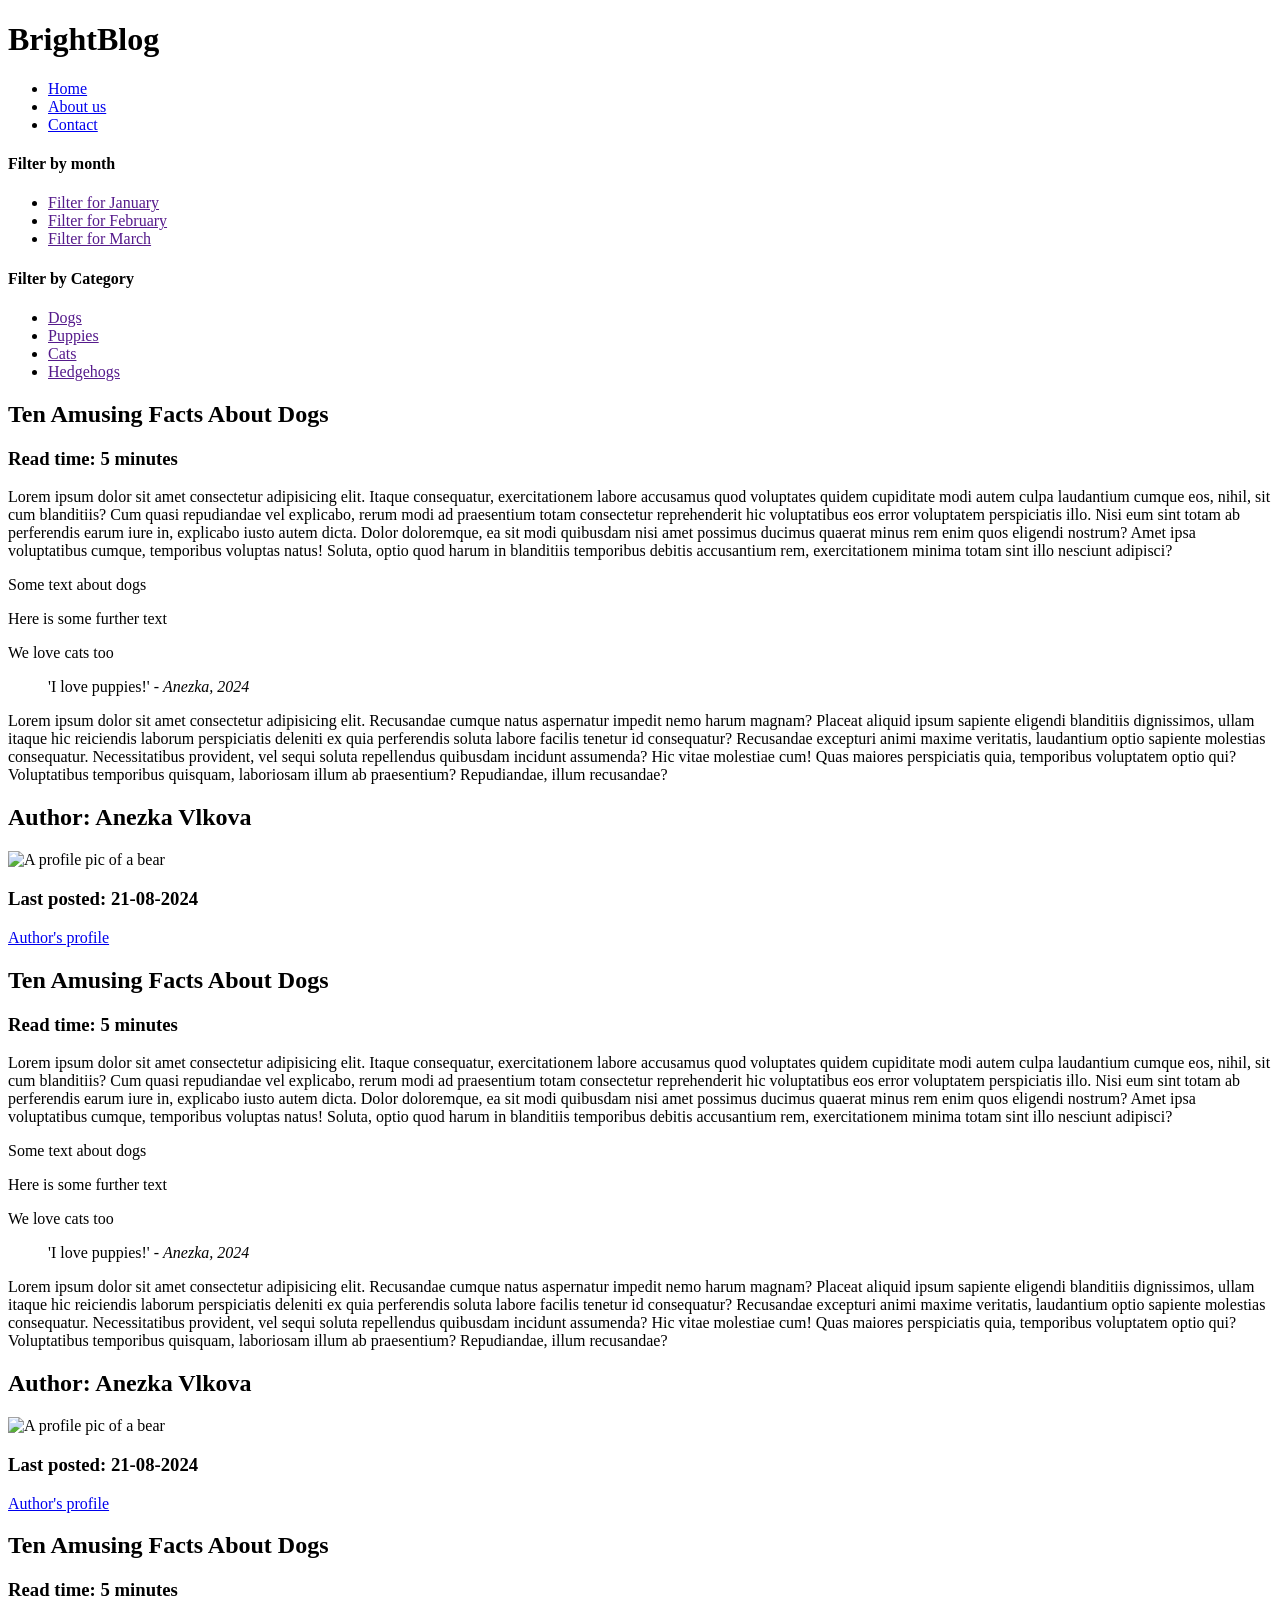
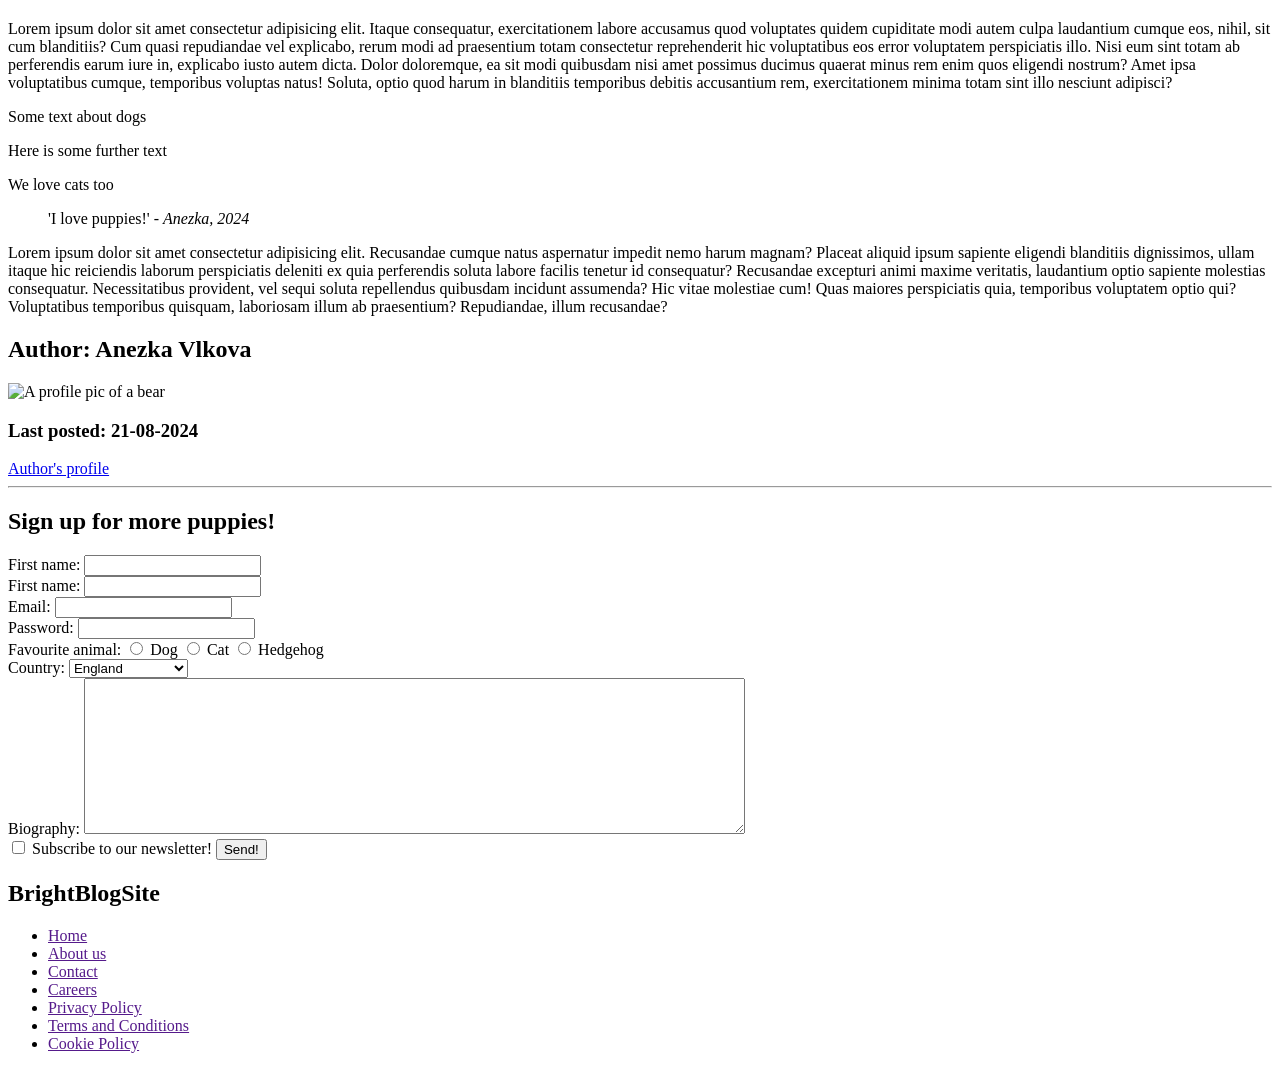
==== index.html @ 88c5d14d "initial commit" ====
<!DOCTYPE html>
<html lang="en">
<head>
    <link rel="stylesheet" href="css/style.css">
    <script src="app.js"></script>
    <link href="https://fonts.googleapis.com/css2?family=Fredoka+One&display=swap"
    rel="stylesheet">
    <meta charset="UTF-8">
    <meta name="viewport" content="width=device-width, initial-scale=1.0">
    <title>BrightBlog</title>
</head>
<body>
    <header id="main-header">
        <!-- the content of the header goes -->
         <h1 id="logo">BrightBlog</h1>
         <nav>
            <ul id="nav-ul">
                <li>
                    <a href="https://www.seznam.cz/" class="navbutton">Home</a>
                </li>
                <li>
                    <a href="https://www.instagram.com/vlk.vasek/?hl=cs" class="navbutton">About us</a>
                </li>
                <li>
                    <a href="http://www.sachyvlasim.cz/" class="navbutton">Contact</a>
                </li>
            </ul>
         </nav>
    </header>
    <main>
        <div id="main-content">
            <aside>
                <section>
                        <h4>Filter by month</h4>
                        <nav>
                            <ul>
                                <li><a href="">Filter for January</a></li>
                                <li><a href="">Filter for February</a></li>
                                <li><a href="">Filter for March</a></li>
                            </ul>
                        </nav>
                </section>
                <section>
                        <h4>Filter by Category</h4>
                        <nav>
                            <ul>
                                <li><a href="">Dogs</a></li>
                                <li><a href="">Puppies</a></li>
                                <li><a href="">Cats</a></li>
                                <li><a href="">Hedgehogs</a></li>
                            </ul>
                        </nav>
                </section>
            </aside>
            <div>
                <article>
                    <header>
                        <!--Article's header goes here -->
                        <h2> Ten Amusing Facts About Dogs</h2>
                        <h3> Read time: 5 minutes</h3>
                    </header>
                    <main>
                        <p> Lorem ipsum dolor sit amet consectetur adipisicing elit. Itaque consequatur, exercitationem labore accusamus quod voluptates quidem cupiditate modi autem culpa laudantium cumque eos, nihil, sit cum blanditiis? Cum quasi repudiandae vel explicabo, rerum modi ad praesentium totam consectetur reprehenderit hic voluptatibus eos error voluptatem perspiciatis illo. Nisi eum sint totam ab perferendis earum iure in, explicabo iusto autem dicta. Dolor doloremque, ea sit modi quibusdam nisi amet possimus ducimus quaerat minus rem enim quos eligendi nostrum? Amet ipsa voluptatibus cumque, temporibus voluptas natus! Soluta, optio quod harum in blanditiis temporibus debitis accusantium rem, exercitationem minima totam sint illo nesciunt adipisci? </p>
                        <p> Some text about dogs</p>
                        <p> Here is some further text </p>
                        <p> We love cats too </p>
                        <blockquote> 'I love puppies!' - <cite>Anezka, 2024</cite>
                        </blockquote>
                        <p>
                         Lorem ipsum dolor sit amet consectetur adipisicing elit. Recusandae cumque natus aspernatur impedit nemo harum magnam? Placeat aliquid ipsum sapiente eligendi blanditiis dignissimos, ullam itaque hic reiciendis laborum perspiciatis deleniti ex quia perferendis soluta labore facilis tenetur id consequatur? Recusandae excepturi animi maxime veritatis, laudantium optio sapiente molestias consequatur. Necessitatibus provident, vel sequi soluta repellendus quibusdam incidunt assumenda? Hic vitae molestiae cum! Quas maiores perspiciatis quia, temporibus voluptatem optio qui? Voluptatibus temporibus quisquam, laboriosam illum ab praesentium? Repudiandae, illum recusandae? 
                        </p>
                    </main>
                    <footer>
                       <h2> Author: Anezka Vlkova </h2>
                       <img src="https://placebear.com/100/100" alt="A profile pic of a bear">
                       <h3> Last posted: 21-08-2024 </h3>
                       <a href="link" target="_blank"> Author's profile </a>
                    </footer>
                </article>
                <article>
                    <header>
                        <!--Article's header goes here -->
                        <h2> Ten Amusing Facts About Dogs</h2>
                        <h3> Read time: 5 minutes</h3>
                    </header>
                    <main>
                        <p> Lorem ipsum dolor sit amet consectetur adipisicing elit. Itaque consequatur, exercitationem labore accusamus quod voluptates quidem cupiditate modi autem culpa laudantium cumque eos, nihil, sit cum blanditiis? Cum quasi repudiandae vel explicabo, rerum modi ad praesentium totam consectetur reprehenderit hic voluptatibus eos error voluptatem perspiciatis illo. Nisi eum sint totam ab perferendis earum iure in, explicabo iusto autem dicta. Dolor doloremque, ea sit modi quibusdam nisi amet possimus ducimus quaerat minus rem enim quos eligendi nostrum? Amet ipsa voluptatibus cumque, temporibus voluptas natus! Soluta, optio quod harum in blanditiis temporibus debitis accusantium rem, exercitationem minima totam sint illo nesciunt adipisci? </p>
                        <p> Some text about dogs</p>
                        <p> Here is some further text </p>
                        <p> We love cats too </p>
                        <blockquote> 'I love puppies!' - <cite>Anezka, 2024</cite>
                        </blockquote>
                        <p>
                         Lorem ipsum dolor sit amet consectetur adipisicing elit. Recusandae cumque natus aspernatur impedit nemo harum magnam? Placeat aliquid ipsum sapiente eligendi blanditiis dignissimos, ullam itaque hic reiciendis laborum perspiciatis deleniti ex quia perferendis soluta labore facilis tenetur id consequatur? Recusandae excepturi animi maxime veritatis, laudantium optio sapiente molestias consequatur. Necessitatibus provident, vel sequi soluta repellendus quibusdam incidunt assumenda? Hic vitae molestiae cum! Quas maiores perspiciatis quia, temporibus voluptatem optio qui? Voluptatibus temporibus quisquam, laboriosam illum ab praesentium? Repudiandae, illum recusandae? 
                        </p>
                    </main>
                    <footer>
                       <h2> Author: Anezka Vlkova </h2>
                       <img src="https://placebear.com/100/100" alt="A profile pic of a bear">
                       <h3> Last posted: 21-08-2024 </h3>
                       <a href="link" target="_blank"> Author's profile </a>
                    </footer>
                </article>
                <article>
                    <header>
                        <!--Article's header goes here -->
                        <h2> Ten Amusing Facts About Dogs</h2>
                        <h3> Read time: 5 minutes</h3>
                    </header>
                    <main>
                        <p> Lorem ipsum dolor sit amet consectetur adipisicing elit. Itaque consequatur, exercitationem labore accusamus quod voluptates quidem cupiditate modi autem culpa laudantium cumque eos, nihil, sit cum blanditiis? Cum quasi repudiandae vel explicabo, rerum modi ad praesentium totam consectetur reprehenderit hic voluptatibus eos error voluptatem perspiciatis illo. Nisi eum sint totam ab perferendis earum iure in, explicabo iusto autem dicta. Dolor doloremque, ea sit modi quibusdam nisi amet possimus ducimus quaerat minus rem enim quos eligendi nostrum? Amet ipsa voluptatibus cumque, temporibus voluptas natus! Soluta, optio quod harum in blanditiis temporibus debitis accusantium rem, exercitationem minima totam sint illo nesciunt adipisci? </p>
                        <p> Some text about dogs</p>
                        <p> Here is some further text </p>
                        <p> We love cats too </p>
                        <blockquote> 'I love puppies!' - <cite>Anezka, 2024</cite>
                        </blockquote>
                        <p>
                         Lorem ipsum dolor sit amet consectetur adipisicing elit. Recusandae cumque natus aspernatur impedit nemo harum magnam? Placeat aliquid ipsum sapiente eligendi blanditiis dignissimos, ullam itaque hic reiciendis laborum perspiciatis deleniti ex quia perferendis soluta labore facilis tenetur id consequatur? Recusandae excepturi animi maxime veritatis, laudantium optio sapiente molestias consequatur. Necessitatibus provident, vel sequi soluta repellendus quibusdam incidunt assumenda? Hic vitae molestiae cum! Quas maiores perspiciatis quia, temporibus voluptatem optio qui? Voluptatibus temporibus quisquam, laboriosam illum ab praesentium? Repudiandae, illum recusandae? 
                        </p>
                    </main>
                    <footer>
                       <h2> Author: Anezka Vlkova </h2>
                       <img src="https://placebear.com/100/100" alt="A profile pic of a bear">
                       <h3> Last posted: 21-08-2024 </h3>
                       <a href="link" target="_blank"> Author's profile </a>
                    </footer>
                </article>
            </div>
            

        </div>

        <hr>
        <h2>Sign up for more puppies!</h2>
        <form action="" method="POST">
           <label for="first_name">First name:</label>
           <input type="text" id="first_name" name="first_name" required>
           <br>
          
           <label for="last_name">First name:</label>
           <input type="text" id="last_name" name="last_name" required>
           <br>
          
           <label for="email">Email:</label>
           <input type="email" id="email" name="email" required>
           <br>

           <label for="password">Password:</label>
           <input type="password" id="password" name="password" required>
           <br>
           
           <label for="favourite_animal">Favourite animal:</label>
           <input type="radio" id="dog" name="favourite_animal" value="dog">
           <label for="dog">Dog</label>
           <input type="radio" id="cat" name="favourite_animal" value="dog">
           <label for="cat">Cat</label>
           <input type="radio" id="hedgehog" name="favourite_animal" value="dog">
           <label for="hedgehog">Hedgehog</label>
           <br>

           <label for="country">Country:</label>
           <select name="country" id="country">
                <option value="england">England</option>
                <option value="scotland">Scotland</option>
                <option value="wales">Wales</option>
                <option value="northern_ireland">Northern Ireland</option>
           </select> 
           <br>

           <label for="bio">Biography:</label>
           <textarea name="bio" id="bio" cols="80" rows="10"></textarea>
           <br>

           <input type="checkbox" id="subscribe" name="subscribe">
           <label for="subscribe">Subscribe to our newsletter!</label>

           <input type="submit" value="Send!">



        </form>  
    </main>
 
    <footer>
        <h2>BrightBlogSite</h2>
        <section>
            <nav>
                <ul id="footer-ul">
                    <div>
                        <li><a href="">Home</a></li>
                        <li><a href="">About us</a></li>
                        <li><a href="">Contact</a></li>
                        <li><a href="">Careers</a></li>
                    </div>
                    <div>
                        <li><a href="">Privacy Policy</a></li>
                        <li><a href="">Terms and Conditions</a></li>
                        <li><a href="">Cookie Policy</a></li>
                    </div>
                </ul>
            </nav>
        </section>
    </footer>
</body>
</html>
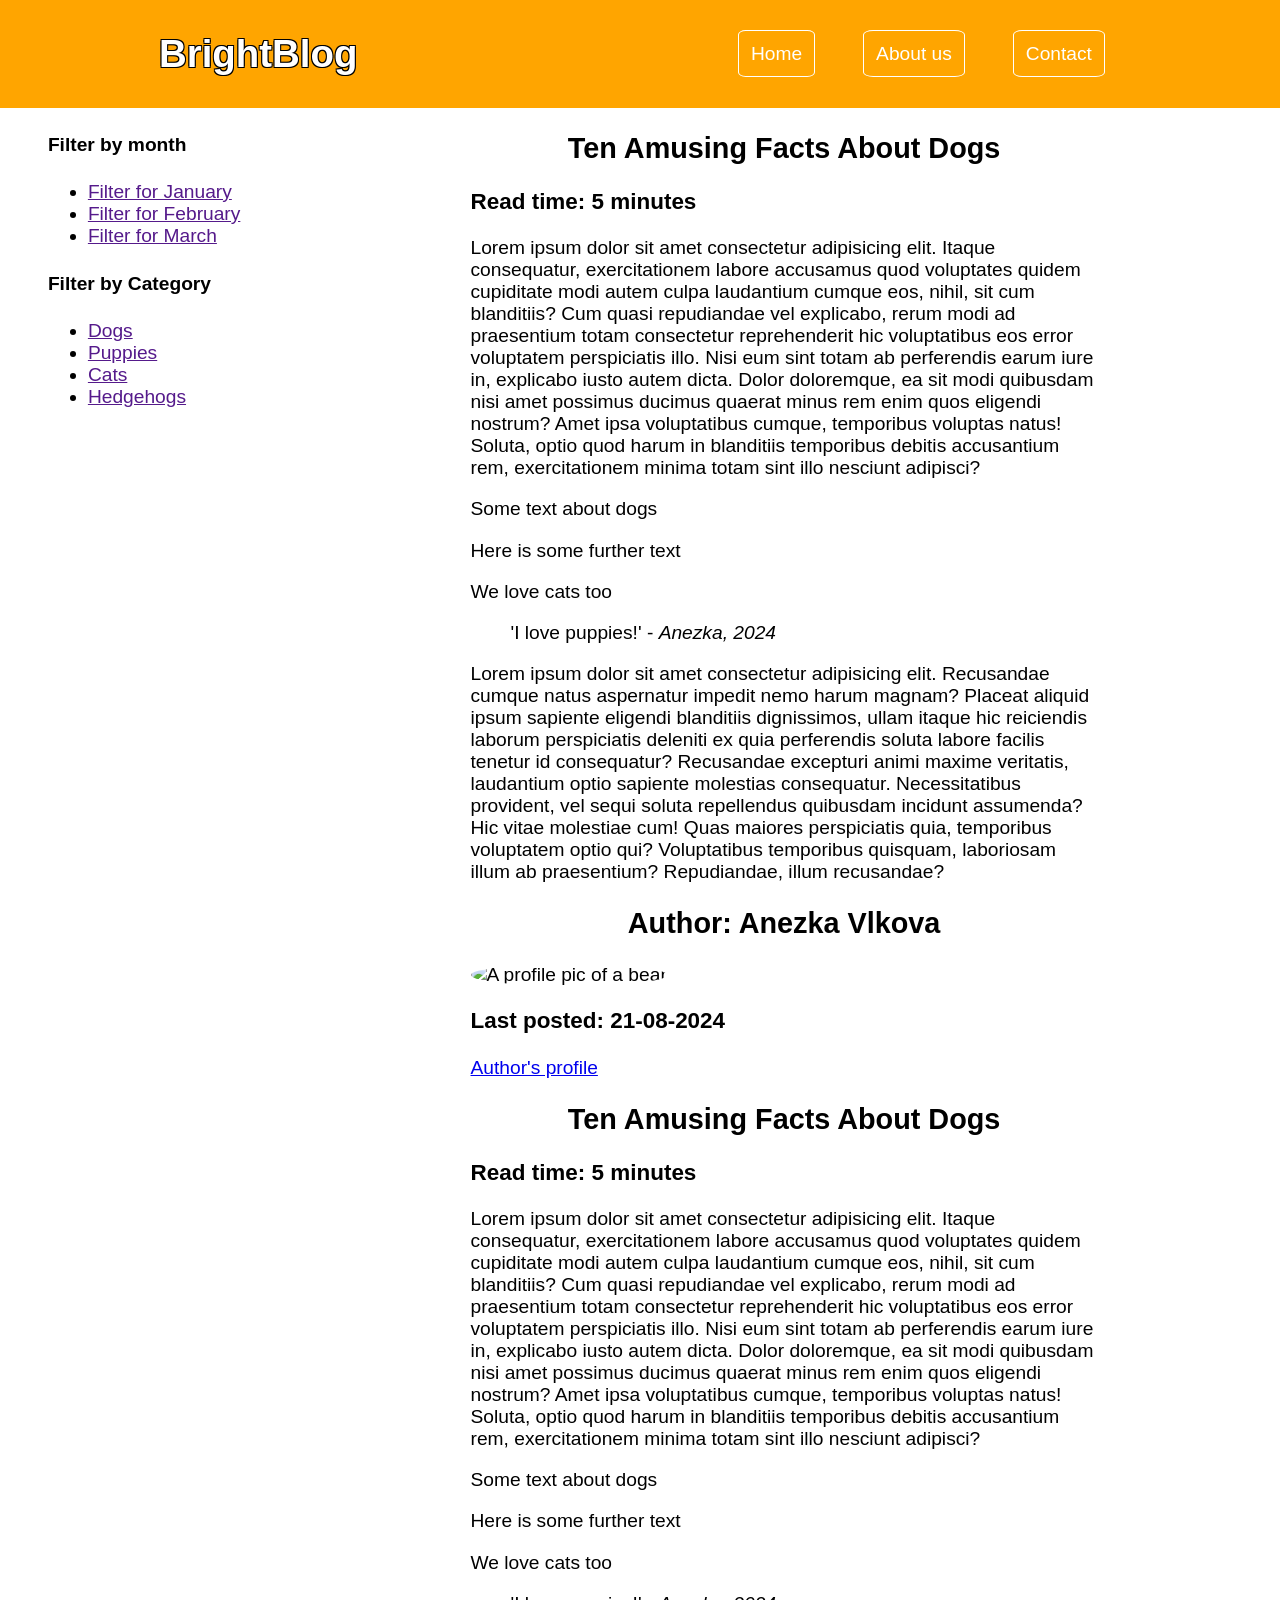
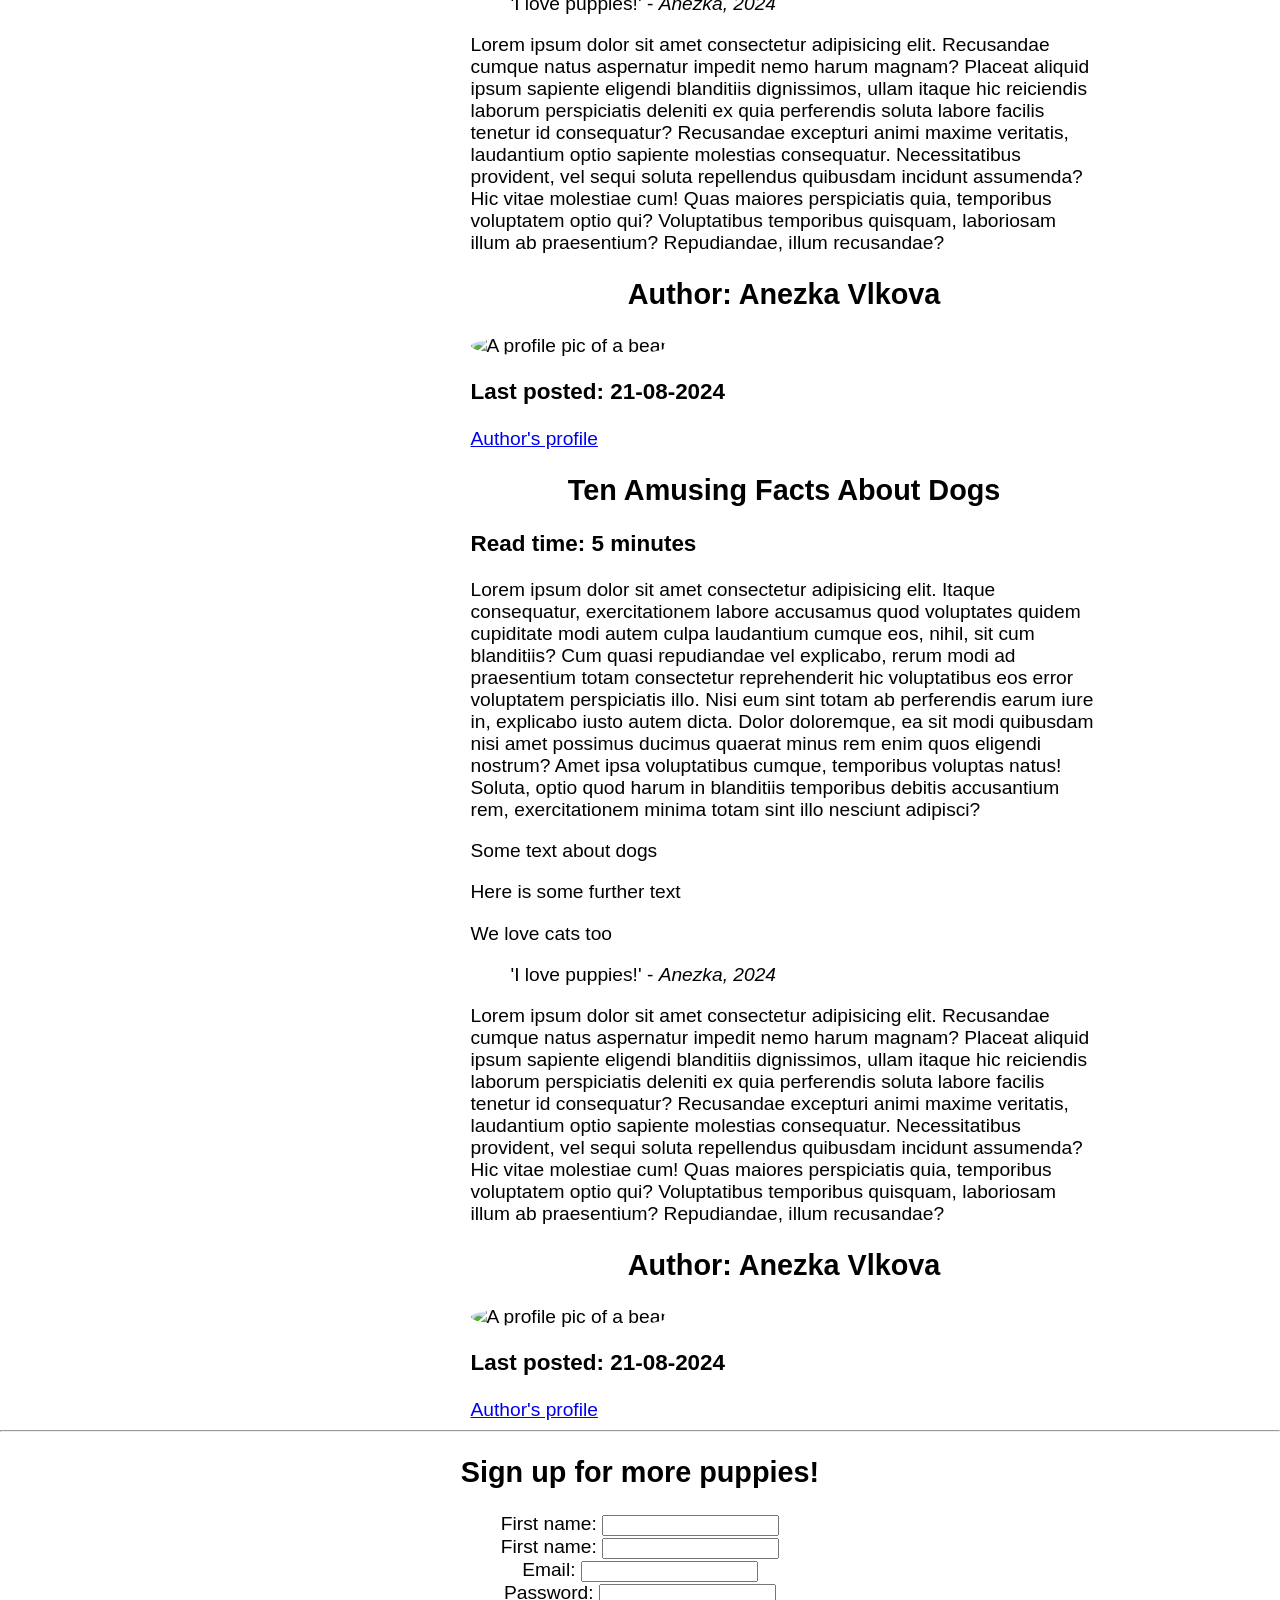
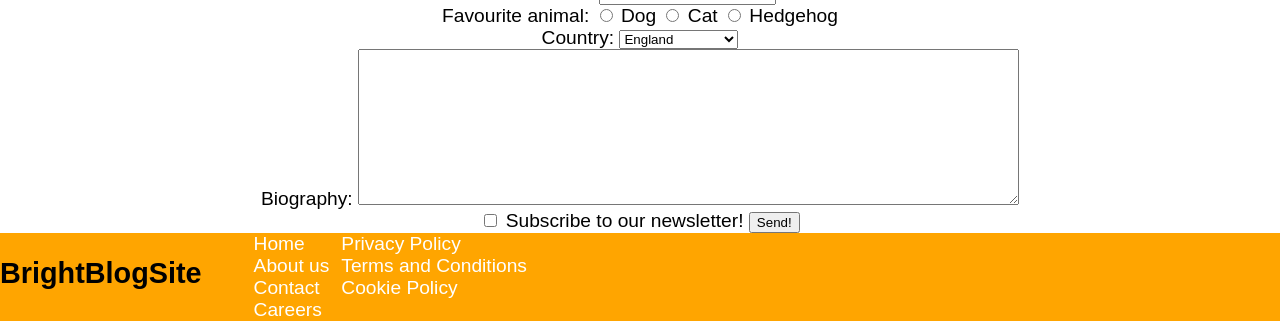
==== commit 247a10c1: "Update index.html" ====
--- a/index.html
+++ b/index.html
@@ -1,7 +1,7 @@
 <!DOCTYPE html>
 <html lang="en">
 <head>
-    <link rel="stylesheet" href="css/style.css">
+    <link rel="stylesheet" href="style.css">
     <script src="app.js"></script>
     <link href="https://fonts.googleapis.com/css2?family=Fredoka+One&display=swap"
     rel="stylesheet">
--- a/style.css
+++ b/style.css
@@ -0,0 +1,114 @@
+
+
+body {
+    font-family: Helvetica, Arial, sans-serif;
+    margin: 0px;
+    font-size: 1.5vw;
+}
+
+#logo {
+        margin: 0px;
+        padding: 8px;
+        font: "Fredoka One", sans-serif;
+        width: 16%;
+        text-shadow:
+        1px 1px 0px black,
+        -1px 1px 0px black,
+        1px -1px 0px black,
+        -1px -1px 0px black;
+        
+}
+
+
+
+ul {
+    margin: 0px;
+}
+
+body > header {
+    background-color: orange;
+    color: white;
+    display: flex;
+    height: 12vh;
+    align-items: center;
+    justify-content: space-around;
+}
+
+
+
+body > header > nav > ul {
+    list-style: none;
+    text-decoration: none;
+}
+
+#nav-ul {
+    display: flex;
+    
+}
+
+#nav-ul > li {
+    padding: 8px;
+    margin: 16px;
+    
+}
+
+body > main article  {
+    width: 70%;
+    margin: auto;
+}
+
+#main-content {
+    display:flex;
+    justify-content: space-around;
+
+}
+
+#main-content > div {
+    width: 70%;
+
+}
+
+
+.navbutton {
+    color: white;
+    text-decoration: none;
+    padding: 12px;
+    border: 1px solid white;
+    border-radius: 10%;
+
+}
+
+form {
+    text-align: center;
+}
+
+h2 {
+    text-align: center;
+}
+ 
+body > footer {
+    background-color: orange;
+    display: flex;
+}
+
+img {
+    border-radius: 50%
+}
+
+#footer-ul {
+    display: flex;
+    list-style: none;
+    
+}
+
+#footer-ul > div > li  {
+    margin-left: 12px;
+    color: white;
+    text-decoration: none;
+    
+}
+
+#footer-ul > div > li > a  {
+    color: white;
+    text-decoration: none;
+}
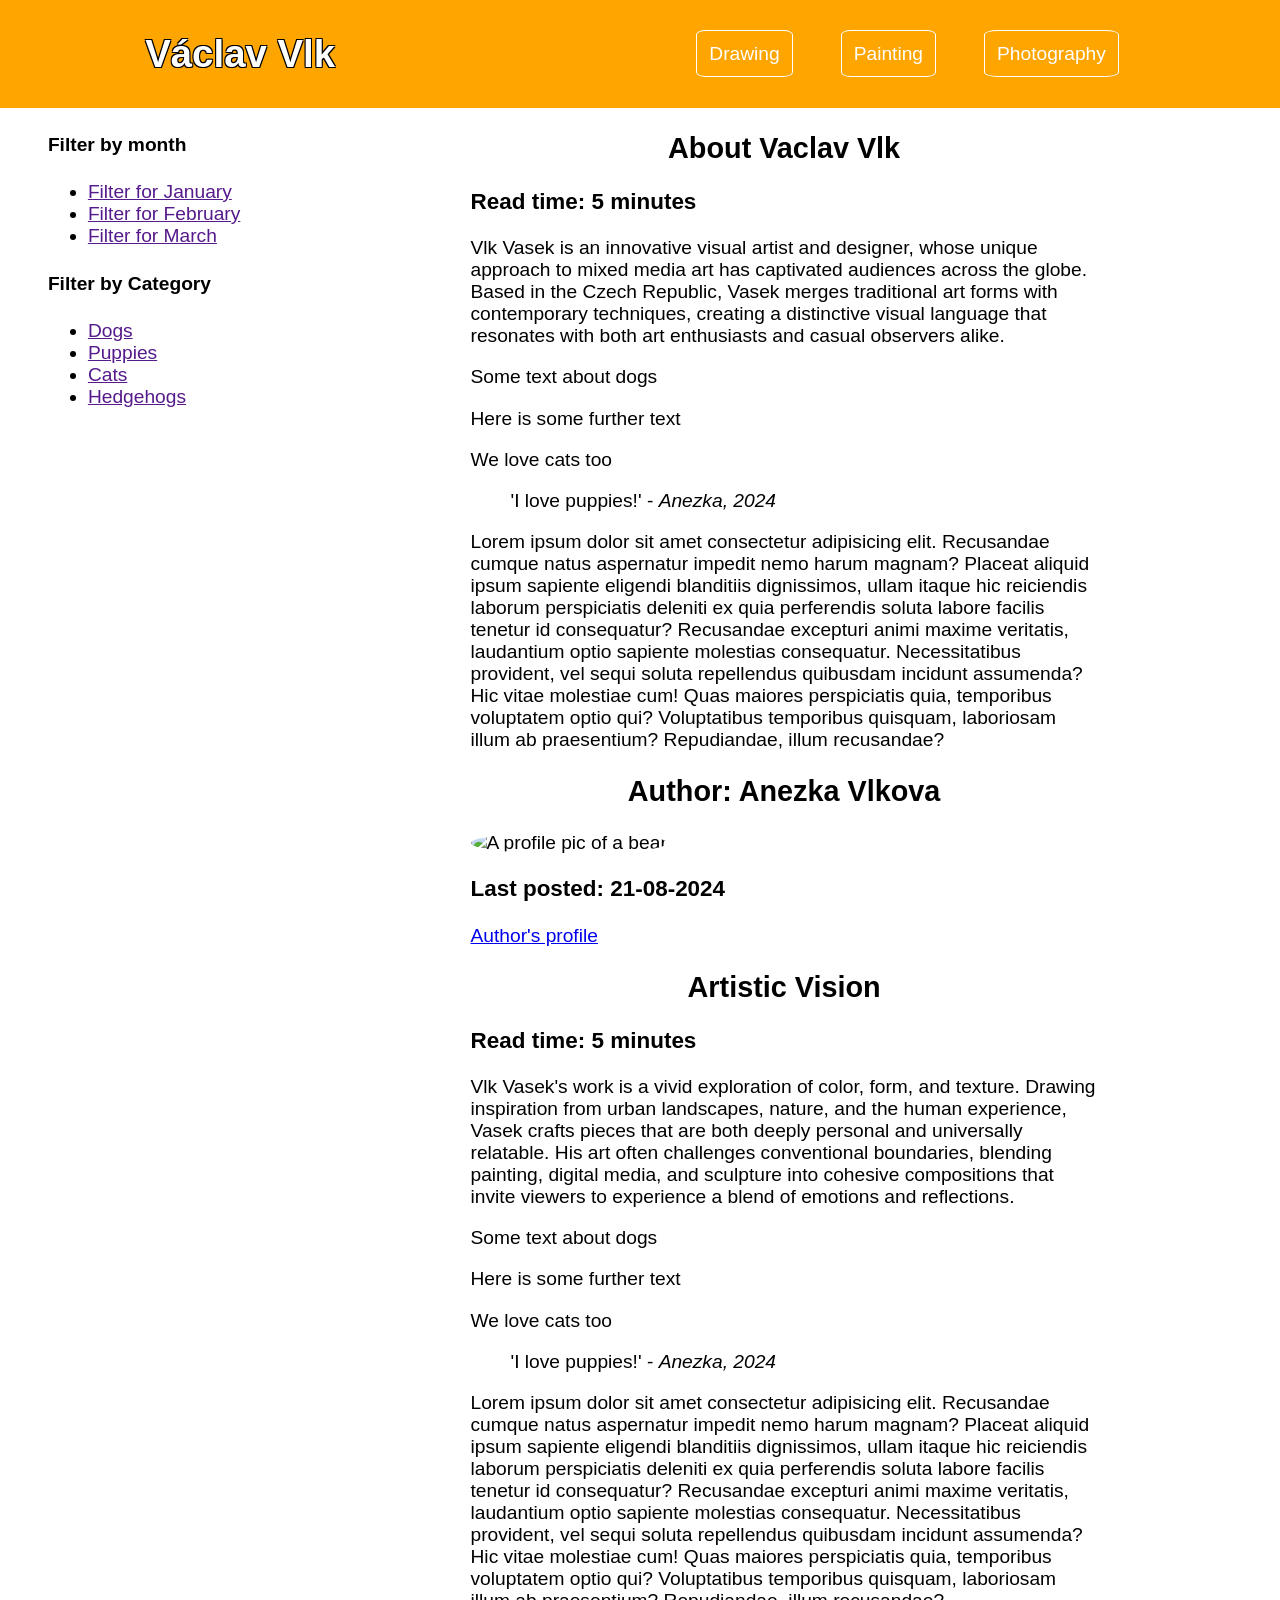
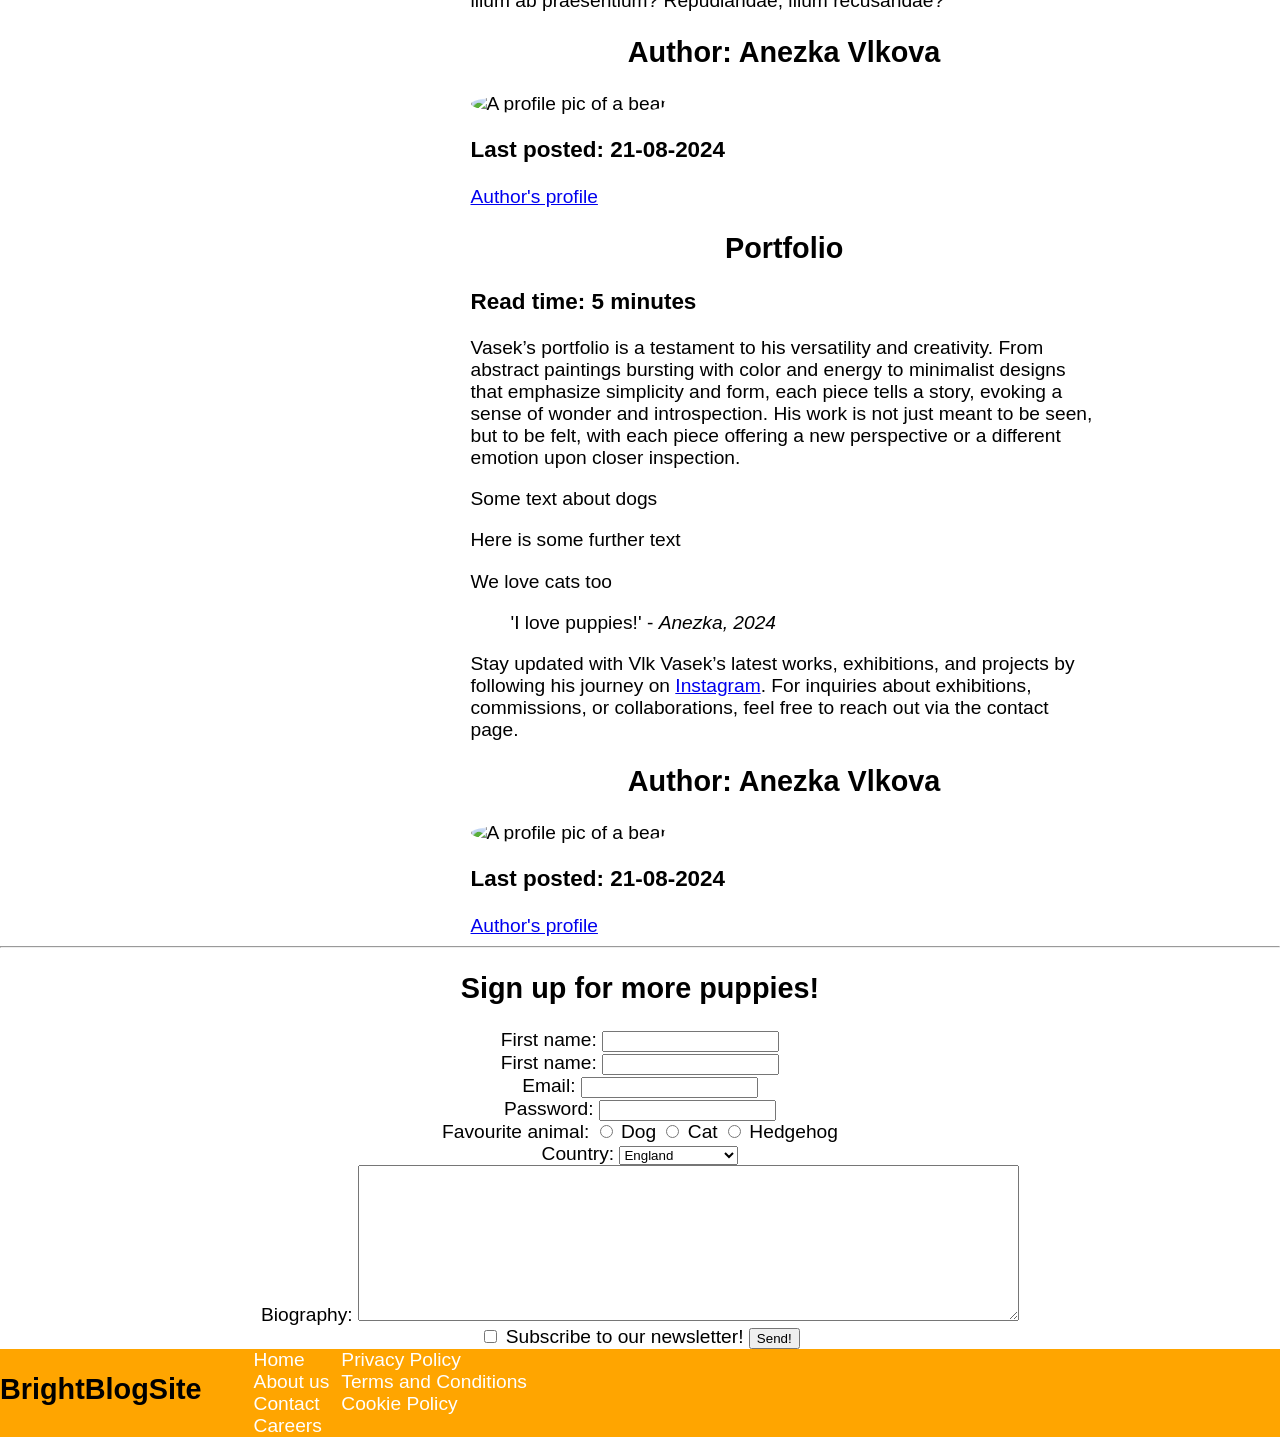
==== commit 2cae23dd: "jo" ====
--- a/index.html
+++ b/index.html
@@ -1,28 +1,28 @@
 <!DOCTYPE html>
 <html lang="en">
 <head>
-    <link rel="stylesheet" href="style.css">
-    <script src="app.js"></script>
+    <link rel="stylesheet" href="style1.css">
+    <script src="app1.js"></script>
     <link href="https://fonts.googleapis.com/css2?family=Fredoka+One&display=swap"
     rel="stylesheet">
     <meta charset="UTF-8">
     <meta name="viewport" content="width=device-width, initial-scale=1.0">
-    <title>BrightBlog</title>
+    <title>Václav Vlk</title>
 </head>
 <body>
     <header id="main-header">
         <!-- the content of the header goes -->
-         <h1 id="logo">BrightBlog</h1>
+         <h1 id="logo">Václav Vlk</h1>
          <nav>
             <ul id="nav-ul">
                 <li>
-                    <a href="https://www.seznam.cz/" class="navbutton">Home</a>
+                    <a href="https://www.seznam.cz/" class="navbutton">Drawing</a>
                 </li>
                 <li>
-                    <a href="https://www.instagram.com/vlk.vasek/?hl=cs" class="navbutton">About us</a>
+                    <a href="https://www.instagram.com/vlk.vasek/?hl=cs" class="navbutton">Painting</a>
                 </li>
                 <li>
-                    <a href="http://www.sachyvlasim.cz/" class="navbutton">Contact</a>
+                    <a href="http://www.sachyvlasim.cz/" class="navbutton">Photography</a>
                 </li>
             </ul>
          </nav>
@@ -56,11 +56,11 @@
                 <article>
                     <header>
                         <!--Article's header goes here -->
-                        <h2> Ten Amusing Facts About Dogs</h2>
+                        <h2> About Vaclav Vlk</h2>
                         <h3> Read time: 5 minutes</h3>
                     </header>
                     <main>
-                        <p> Lorem ipsum dolor sit amet consectetur adipisicing elit. Itaque consequatur, exercitationem labore accusamus quod voluptates quidem cupiditate modi autem culpa laudantium cumque eos, nihil, sit cum blanditiis? Cum quasi repudiandae vel explicabo, rerum modi ad praesentium totam consectetur reprehenderit hic voluptatibus eos error voluptatem perspiciatis illo. Nisi eum sint totam ab perferendis earum iure in, explicabo iusto autem dicta. Dolor doloremque, ea sit modi quibusdam nisi amet possimus ducimus quaerat minus rem enim quos eligendi nostrum? Amet ipsa voluptatibus cumque, temporibus voluptas natus! Soluta, optio quod harum in blanditiis temporibus debitis accusantium rem, exercitationem minima totam sint illo nesciunt adipisci? </p>
+                        <p> Vlk Vasek is an innovative visual artist and designer, whose unique approach to mixed media art has captivated audiences across the globe. Based in the Czech Republic, Vasek merges traditional art forms with contemporary techniques, creating a distinctive visual language that resonates with both art enthusiasts and casual observers alike. </p>
                         <p> Some text about dogs</p>
                         <p> Here is some further text </p>
                         <p> We love cats too </p>
@@ -80,11 +80,11 @@
                 <article>
                     <header>
                         <!--Article's header goes here -->
-                        <h2> Ten Amusing Facts About Dogs</h2>
+                        <h2> Artistic Vision</h2>
                         <h3> Read time: 5 minutes</h3>
                     </header>
                     <main>
-                        <p> Lorem ipsum dolor sit amet consectetur adipisicing elit. Itaque consequatur, exercitationem labore accusamus quod voluptates quidem cupiditate modi autem culpa laudantium cumque eos, nihil, sit cum blanditiis? Cum quasi repudiandae vel explicabo, rerum modi ad praesentium totam consectetur reprehenderit hic voluptatibus eos error voluptatem perspiciatis illo. Nisi eum sint totam ab perferendis earum iure in, explicabo iusto autem dicta. Dolor doloremque, ea sit modi quibusdam nisi amet possimus ducimus quaerat minus rem enim quos eligendi nostrum? Amet ipsa voluptatibus cumque, temporibus voluptas natus! Soluta, optio quod harum in blanditiis temporibus debitis accusantium rem, exercitationem minima totam sint illo nesciunt adipisci? </p>
+                        <p> Vlk Vasek's work is a vivid exploration of color, form, and texture. Drawing inspiration from urban landscapes, nature, and the human experience, Vasek crafts pieces that are both deeply personal and universally relatable. His art often challenges conventional boundaries, blending painting, digital media, and sculpture into cohesive compositions that invite viewers to experience a blend of emotions and reflections. </p>
                         <p> Some text about dogs</p>
                         <p> Here is some further text </p>
                         <p> We love cats too </p>
@@ -104,18 +104,18 @@
                 <article>
                     <header>
                         <!--Article's header goes here -->
-                        <h2> Ten Amusing Facts About Dogs</h2>
+                        <h2> Portfolio</h2>
                         <h3> Read time: 5 minutes</h3>
                     </header>
                     <main>
-                        <p> Lorem ipsum dolor sit amet consectetur adipisicing elit. Itaque consequatur, exercitationem labore accusamus quod voluptates quidem cupiditate modi autem culpa laudantium cumque eos, nihil, sit cum blanditiis? Cum quasi repudiandae vel explicabo, rerum modi ad praesentium totam consectetur reprehenderit hic voluptatibus eos error voluptatem perspiciatis illo. Nisi eum sint totam ab perferendis earum iure in, explicabo iusto autem dicta. Dolor doloremque, ea sit modi quibusdam nisi amet possimus ducimus quaerat minus rem enim quos eligendi nostrum? Amet ipsa voluptatibus cumque, temporibus voluptas natus! Soluta, optio quod harum in blanditiis temporibus debitis accusantium rem, exercitationem minima totam sint illo nesciunt adipisci? </p>
+                        <p> Vasek’s portfolio is a testament to his versatility and creativity. From abstract paintings bursting with color and energy to minimalist designs that emphasize simplicity and form, each piece tells a story, evoking a sense of wonder and introspection. His work is not just meant to be seen, but to be felt, with each piece offering a new perspective or a different emotion upon closer inspection. </p>
                         <p> Some text about dogs</p>
                         <p> Here is some further text </p>
                         <p> We love cats too </p>
                         <blockquote> 'I love puppies!' - <cite>Anezka, 2024</cite>
                         </blockquote>
                         <p>
-                         Lorem ipsum dolor sit amet consectetur adipisicing elit. Recusandae cumque natus aspernatur impedit nemo harum magnam? Placeat aliquid ipsum sapiente eligendi blanditiis dignissimos, ullam itaque hic reiciendis laborum perspiciatis deleniti ex quia perferendis soluta labore facilis tenetur id consequatur? Recusandae excepturi animi maxime veritatis, laudantium optio sapiente molestias consequatur. Necessitatibus provident, vel sequi soluta repellendus quibusdam incidunt assumenda? Hic vitae molestiae cum! Quas maiores perspiciatis quia, temporibus voluptatem optio qui? Voluptatibus temporibus quisquam, laboriosam illum ab praesentium? Repudiandae, illum recusandae? 
+                            Stay updated with Vlk Vasek’s latest works, exhibitions, and projects by following his journey on <a href="https://www.instagram.com/vlk.vasek/?hl=cs">Instagram</a>. For inquiries about exhibitions, commissions, or collaborations, feel free to reach out via the contact page. 
                         </p>
                     </main>
                     <footer>
--- a/style1.css
+++ b/style1.css
@@ -0,0 +1,114 @@
+
+
+body {
+    font-family: Helvetica, Arial, sans-serif;
+    margin: 0px;
+    font-size: 1.5vw;
+}
+
+#logo {
+        margin: 0px;
+        padding: 8px;
+        font: "Fredoka One", sans-serif;
+        width: 16%;
+        text-shadow:
+        1px 1px 0px black,
+        -1px 1px 0px black,
+        1px -1px 0px black,
+        -1px -1px 0px black;
+        
+}
+
+
+
+ul {
+    margin: 0px;
+}
+
+body > header {
+    background-color: orange;
+    color: white;
+    display: flex;
+    height: 12vh;
+    align-items: center;
+    justify-content: space-around;
+}
+
+
+
+body > header > nav > ul {
+    list-style: none;
+    text-decoration: none;
+}
+
+#nav-ul {
+    display: flex;
+    
+}
+
+#nav-ul > li {
+    padding: 8px;
+    margin: 16px;
+    
+}
+
+body > main article  {
+    width: 70%;
+    margin: auto;
+}
+
+#main-content {
+    display:flex;
+    justify-content: space-around;
+
+}
+
+#main-content > div {
+    width: 70%;
+
+}
+
+
+.navbutton {
+    color: white;
+    text-decoration: none;
+    padding: 12px;
+    border: 1px solid white;
+    border-radius: 10%;
+
+}
+
+form {
+    text-align: center;
+}
+
+h2 {
+    text-align: center;
+}
+ 
+body > footer {
+    background-color: orange;
+    display: flex;
+}
+
+img {
+    border-radius: 50%
+}
+
+#footer-ul {
+    display: flex;
+    list-style: none;
+    
+}
+
+#footer-ul > div > li  {
+    margin-left: 12px;
+    color: white;
+    text-decoration: none;
+    
+}
+
+#footer-ul > div > li > a  {
+    color: white;
+    text-decoration: none;
+}
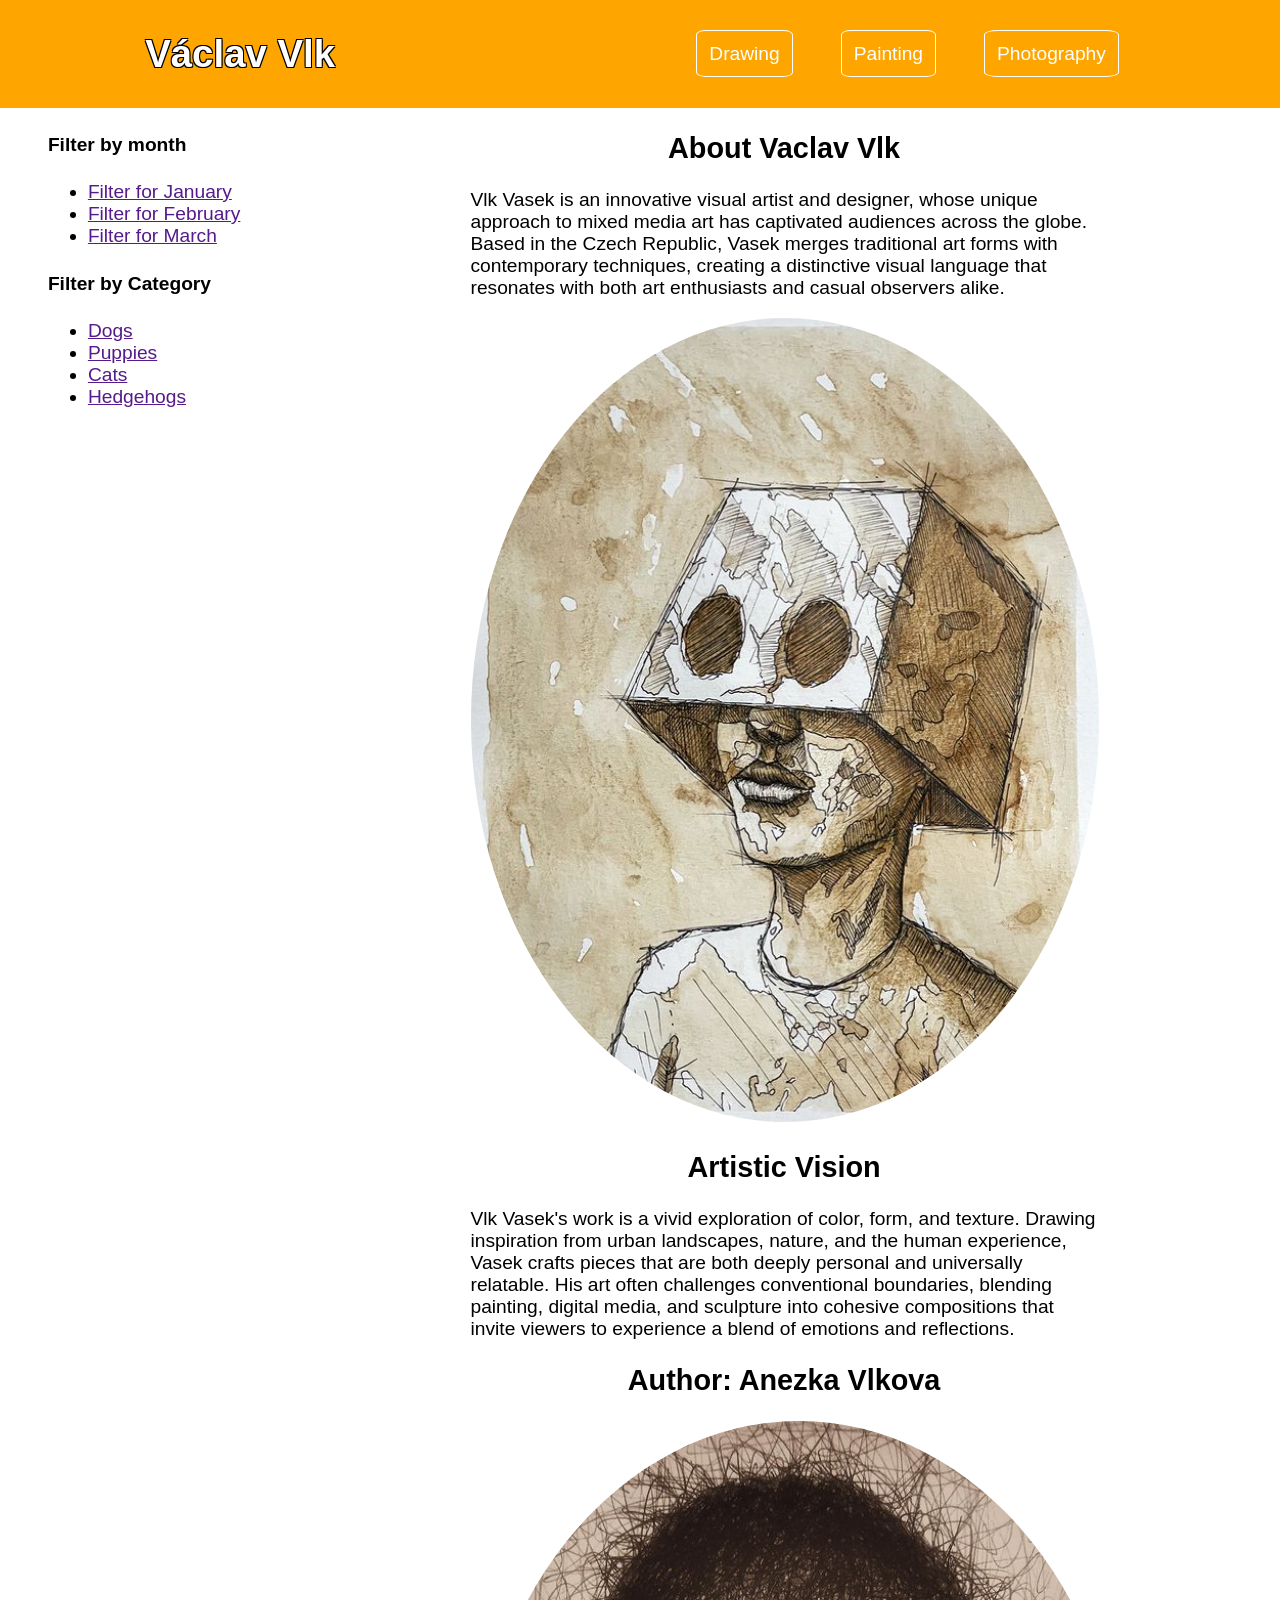
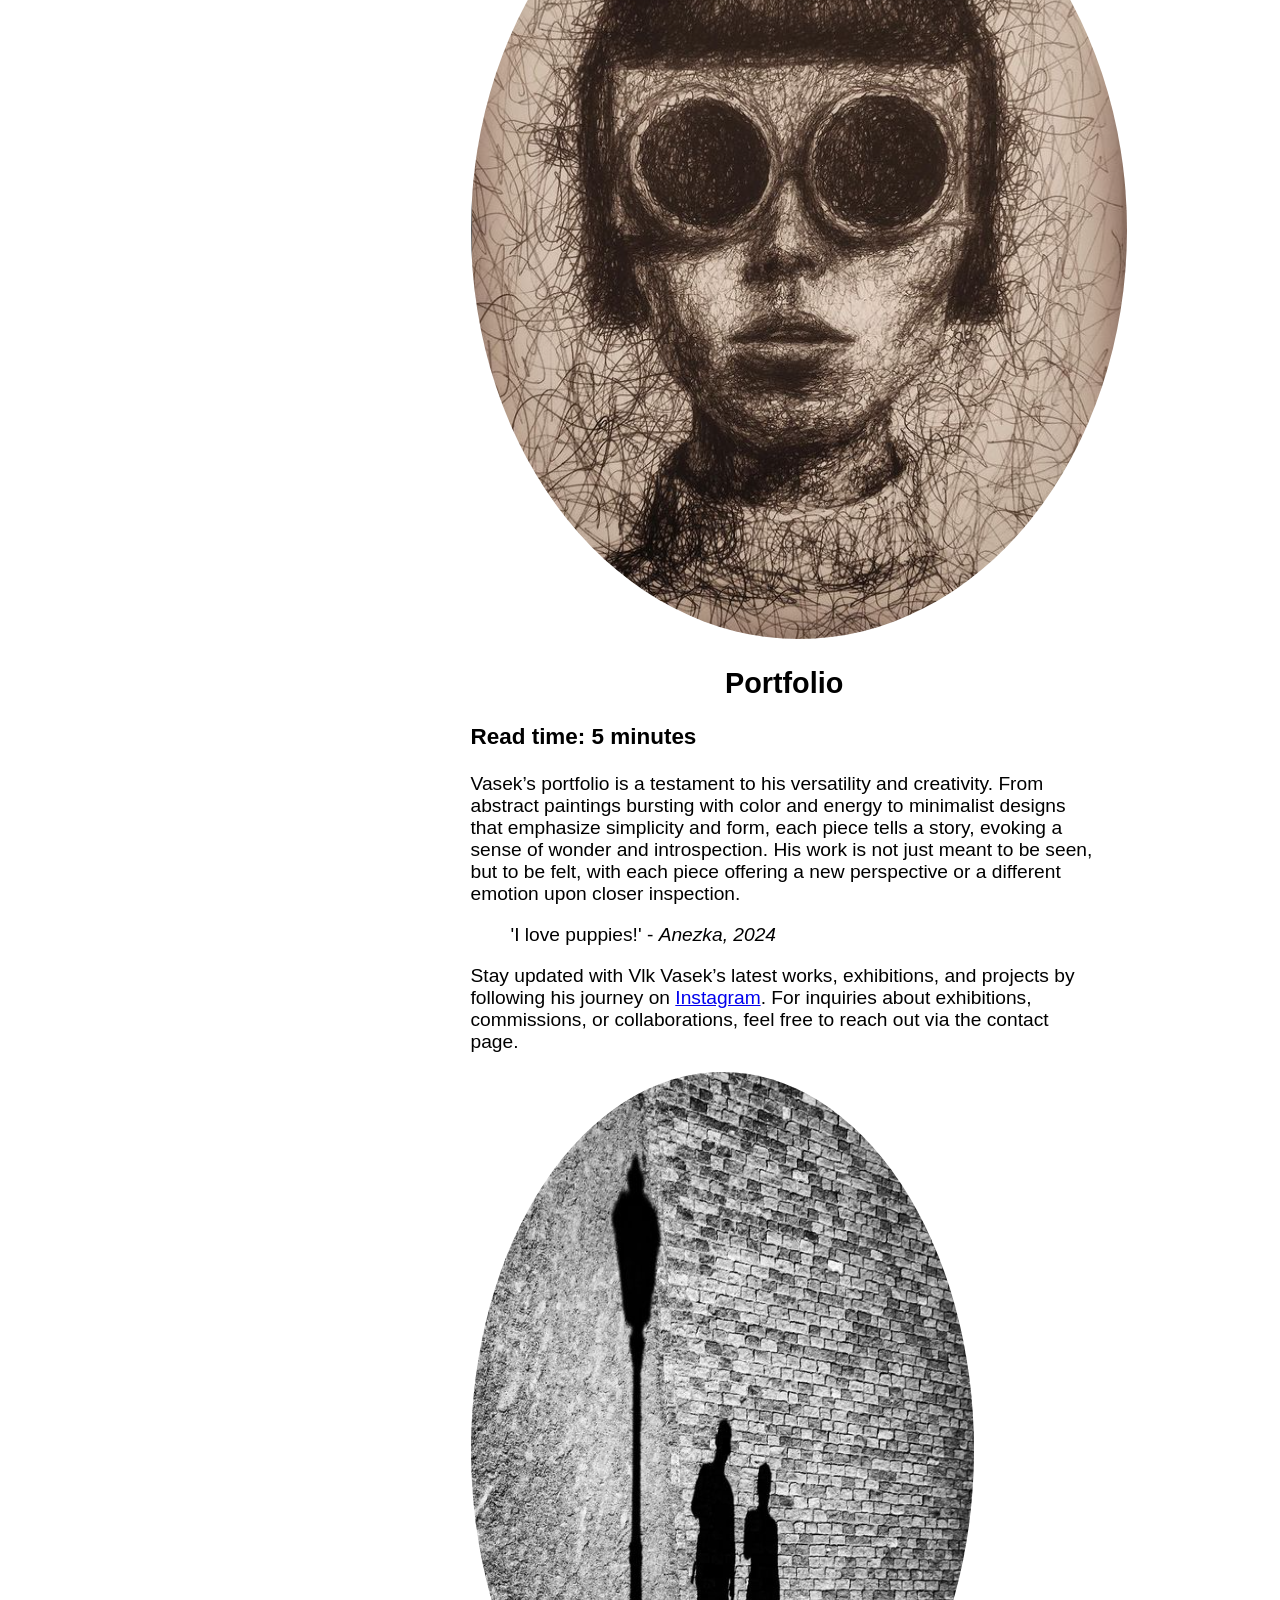
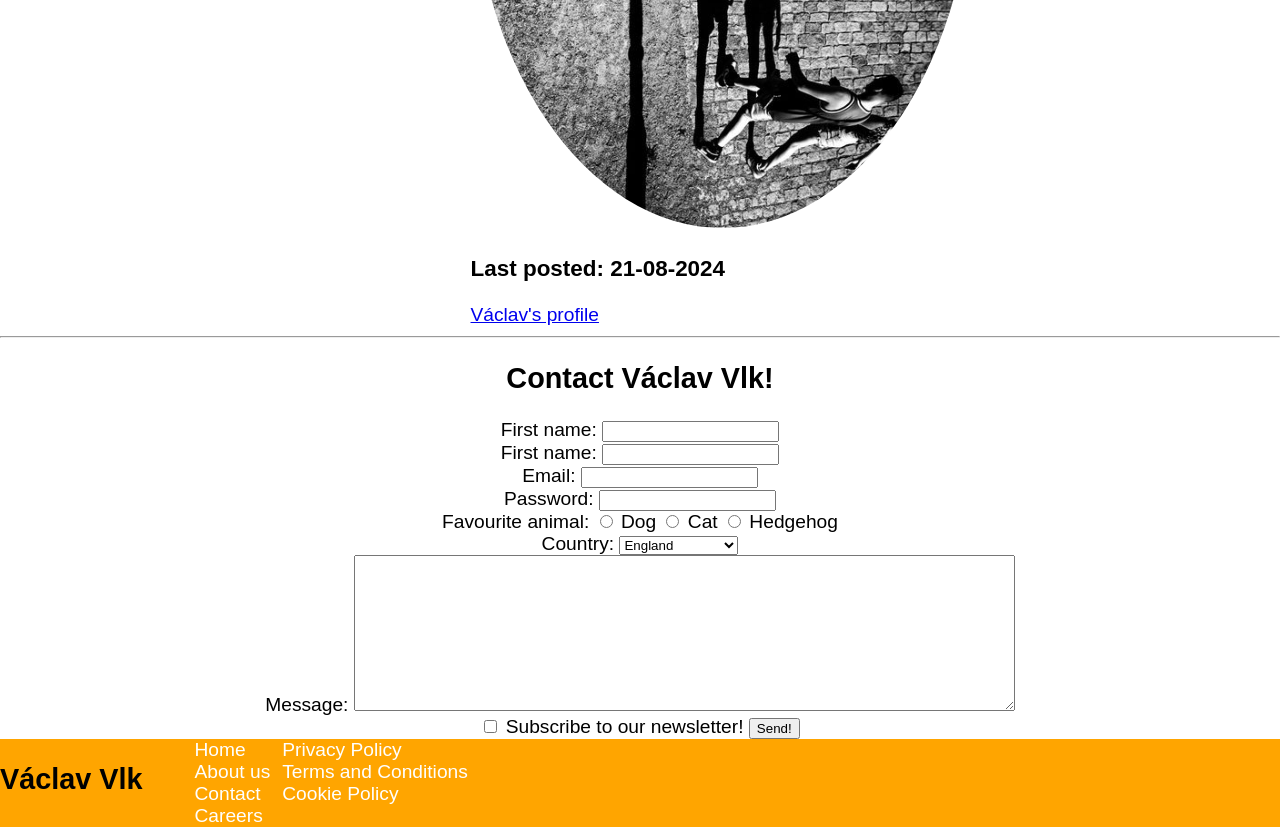
==== commit e4f95a65: "yes" ====
--- a/index.html
+++ b/index.html
@@ -1,8 +1,8 @@
 <!DOCTYPE html>
 <html lang="en">
 <head>
-    <link rel="stylesheet" href="style1.css">
-    <script src="app1.js"></script>
+    <link rel="stylesheet" href="style.css">
+    <script src="app.js"></script>
     <link href="https://fonts.googleapis.com/css2?family=Fredoka+One&display=swap"
     rel="stylesheet">
     <meta charset="UTF-8">
@@ -57,48 +57,25 @@
                     <header>
                         <!--Article's header goes here -->
                         <h2> About Vaclav Vlk</h2>
-                        <h3> Read time: 5 minutes</h3>
                     </header>
                     <main>
                         <p> Vlk Vasek is an innovative visual artist and designer, whose unique approach to mixed media art has captivated audiences across the globe. Based in the Czech Republic, Vasek merges traditional art forms with contemporary techniques, creating a distinctive visual language that resonates with both art enthusiasts and casual observers alike. </p>
-                        <p> Some text about dogs</p>
-                        <p> Here is some further text </p>
-                        <p> We love cats too </p>
-                        <blockquote> 'I love puppies!' - <cite>Anezka, 2024</cite>
-                        </blockquote>
-                        <p>
-                         Lorem ipsum dolor sit amet consectetur adipisicing elit. Recusandae cumque natus aspernatur impedit nemo harum magnam? Placeat aliquid ipsum sapiente eligendi blanditiis dignissimos, ullam itaque hic reiciendis laborum perspiciatis deleniti ex quia perferendis soluta labore facilis tenetur id consequatur? Recusandae excepturi animi maxime veritatis, laudantium optio sapiente molestias consequatur. Necessitatibus provident, vel sequi soluta repellendus quibusdam incidunt assumenda? Hic vitae molestiae cum! Quas maiores perspiciatis quia, temporibus voluptatem optio qui? Voluptatibus temporibus quisquam, laboriosam illum ab praesentium? Repudiandae, illum recusandae? 
-                        </p>
                     </main>
                     <footer>
-                       <h2> Author: Anezka Vlkova </h2>
-                       <img src="https://placebear.com/100/100" alt="A profile pic of a bear">
-                       <h3> Last posted: 21-08-2024 </h3>
-                       <a href="link" target="_blank"> Author's profile </a>
+                       <img src="painting.PNG" alt="Painting">
                     </footer>
                 </article>
                 <article>
                     <header>
                         <!--Article's header goes here -->
                         <h2> Artistic Vision</h2>
-                        <h3> Read time: 5 minutes</h3>
                     </header>
                     <main>
                         <p> Vlk Vasek's work is a vivid exploration of color, form, and texture. Drawing inspiration from urban landscapes, nature, and the human experience, Vasek crafts pieces that are both deeply personal and universally relatable. His art often challenges conventional boundaries, blending painting, digital media, and sculpture into cohesive compositions that invite viewers to experience a blend of emotions and reflections. </p>
-                        <p> Some text about dogs</p>
-                        <p> Here is some further text </p>
-                        <p> We love cats too </p>
-                        <blockquote> 'I love puppies!' - <cite>Anezka, 2024</cite>
-                        </blockquote>
-                        <p>
-                         Lorem ipsum dolor sit amet consectetur adipisicing elit. Recusandae cumque natus aspernatur impedit nemo harum magnam? Placeat aliquid ipsum sapiente eligendi blanditiis dignissimos, ullam itaque hic reiciendis laborum perspiciatis deleniti ex quia perferendis soluta labore facilis tenetur id consequatur? Recusandae excepturi animi maxime veritatis, laudantium optio sapiente molestias consequatur. Necessitatibus provident, vel sequi soluta repellendus quibusdam incidunt assumenda? Hic vitae molestiae cum! Quas maiores perspiciatis quia, temporibus voluptatem optio qui? Voluptatibus temporibus quisquam, laboriosam illum ab praesentium? Repudiandae, illum recusandae? 
-                        </p>
                     </main>
                     <footer>
                        <h2> Author: Anezka Vlkova </h2>
-                       <img src="https://placebear.com/100/100" alt="A profile pic of a bear">
-                       <h3> Last posted: 21-08-2024 </h3>
-                       <a href="link" target="_blank"> Author's profile </a>
+                       <img src="drawing.PNG" alt="Drawing">
                     </footer>
                 </article>
                 <article>
@@ -109,9 +86,6 @@
                     </header>
                     <main>
                         <p> Vasek’s portfolio is a testament to his versatility and creativity. From abstract paintings bursting with color and energy to minimalist designs that emphasize simplicity and form, each piece tells a story, evoking a sense of wonder and introspection. His work is not just meant to be seen, but to be felt, with each piece offering a new perspective or a different emotion upon closer inspection. </p>
-                        <p> Some text about dogs</p>
-                        <p> Here is some further text </p>
-                        <p> We love cats too </p>
                         <blockquote> 'I love puppies!' - <cite>Anezka, 2024</cite>
                         </blockquote>
                         <p>
@@ -119,10 +93,9 @@
                         </p>
                     </main>
                     <footer>
-                       <h2> Author: Anezka Vlkova </h2>
-                       <img src="https://placebear.com/100/100" alt="A profile pic of a bear">
+                       <img src="photo.PNG" alt="photo">
                        <h3> Last posted: 21-08-2024 </h3>
-                       <a href="link" target="_blank"> Author's profile </a>
+                       <a href="https://www.instagram.com/vlk.vasek/?hl=cs" target="_blank"> Václav's profile </a>
                     </footer>
                 </article>
             </div>
@@ -131,7 +104,7 @@
         </div>
 
         <hr>
-        <h2>Sign up for more puppies!</h2>
+        <h2>Contact Václav Vlk!</h2>
         <form action="" method="POST">
            <label for="first_name">First name:</label>
            <input type="text" id="first_name" name="first_name" required>
@@ -167,8 +140,8 @@
            </select> 
            <br>
 
-           <label for="bio">Biography:</label>
-           <textarea name="bio" id="bio" cols="80" rows="10"></textarea>
+           <label for="message">Message:</label>
+           <textarea name="message" id="message" cols="80" rows="10"></textarea>
            <br>
 
            <input type="checkbox" id="subscribe" name="subscribe">
@@ -182,7 +155,7 @@
     </main>
  
     <footer>
-        <h2>BrightBlogSite</h2>
+        <h2>Václav Vlk</h2>
         <section>
             <nav>
                 <ul id="footer-ul">
--- a/style.css
+++ b/style.css
@@ -0,0 +1,114 @@
+
+
+body {
+    font-family: Helvetica, Arial, sans-serif;
+    margin: 0px;
+    font-size: 1.5vw;
+}
+
+#logo {
+        margin: 0px;
+        padding: 8px;
+        font: "Fredoka One", sans-serif;
+        width: 16%;
+        text-shadow:
+        1px 1px 0px black,
+        -1px 1px 0px black,
+        1px -1px 0px black,
+        -1px -1px 0px black;
+        
+}
+
+
+
+ul {
+    margin: 0px;
+}
+
+body > header {
+    background-color: orange;
+    color: white;
+    display: flex;
+    height: 12vh;
+    align-items: center;
+    justify-content: space-around;
+}
+
+
+
+body > header > nav > ul {
+    list-style: none;
+    text-decoration: none;
+}
+
+#nav-ul {
+    display: flex;
+    
+}
+
+#nav-ul > li {
+    padding: 8px;
+    margin: 16px;
+    
+}
+
+body > main article  {
+    width: 70%;
+    margin: auto;
+}
+
+#main-content {
+    display:flex;
+    justify-content: space-around;
+
+}
+
+#main-content > div {
+    width: 70%;
+
+}
+
+
+.navbutton {
+    color: white;
+    text-decoration: none;
+    padding: 12px;
+    border: 1px solid white;
+    border-radius: 10%;
+
+}
+
+form {
+    text-align: center;
+}
+
+h2 {
+    text-align: center;
+}
+ 
+body > footer {
+    background-color: orange;
+    display: flex;
+}
+
+img {
+    border-radius: 50%
+}
+
+#footer-ul {
+    display: flex;
+    list-style: none;
+    
+}
+
+#footer-ul > div > li  {
+    margin-left: 12px;
+    color: white;
+    text-decoration: none;
+    
+}
+
+#footer-ul > div > li > a  {
+    color: white;
+    text-decoration: none;
+}
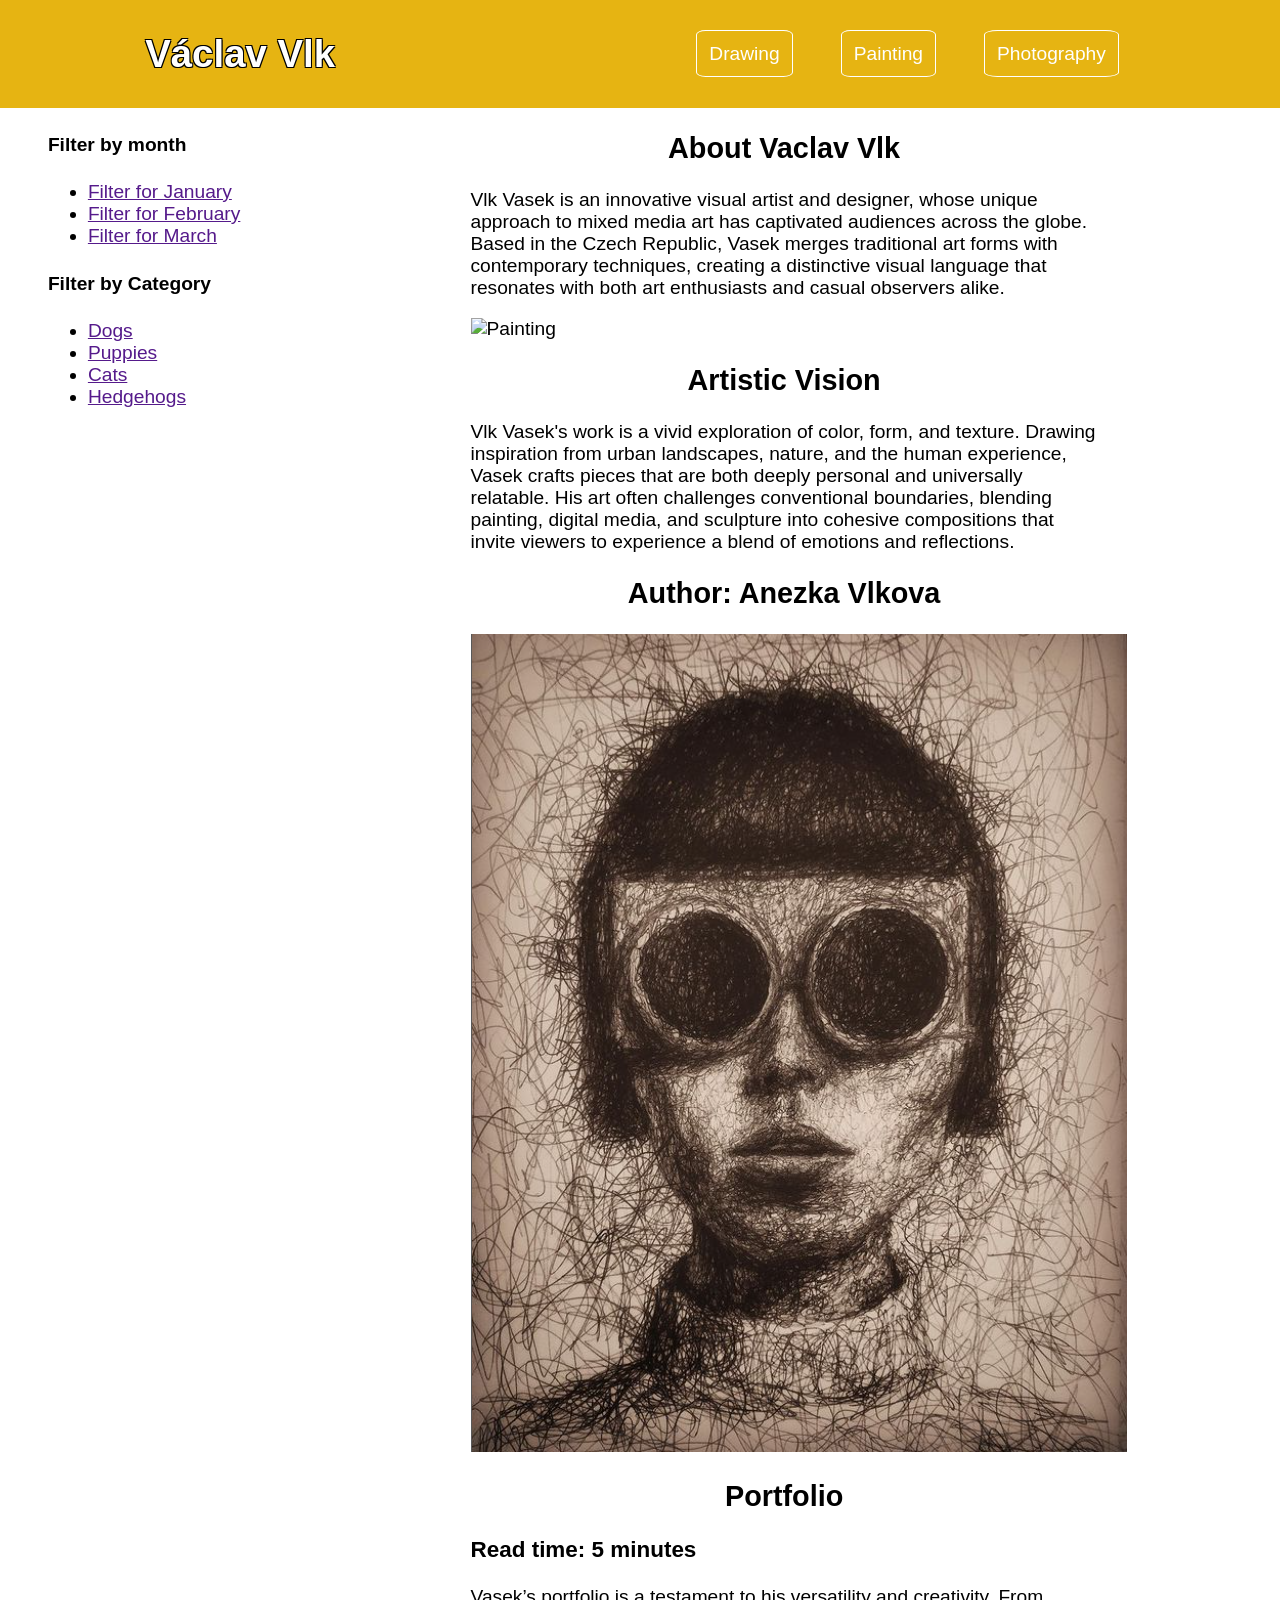
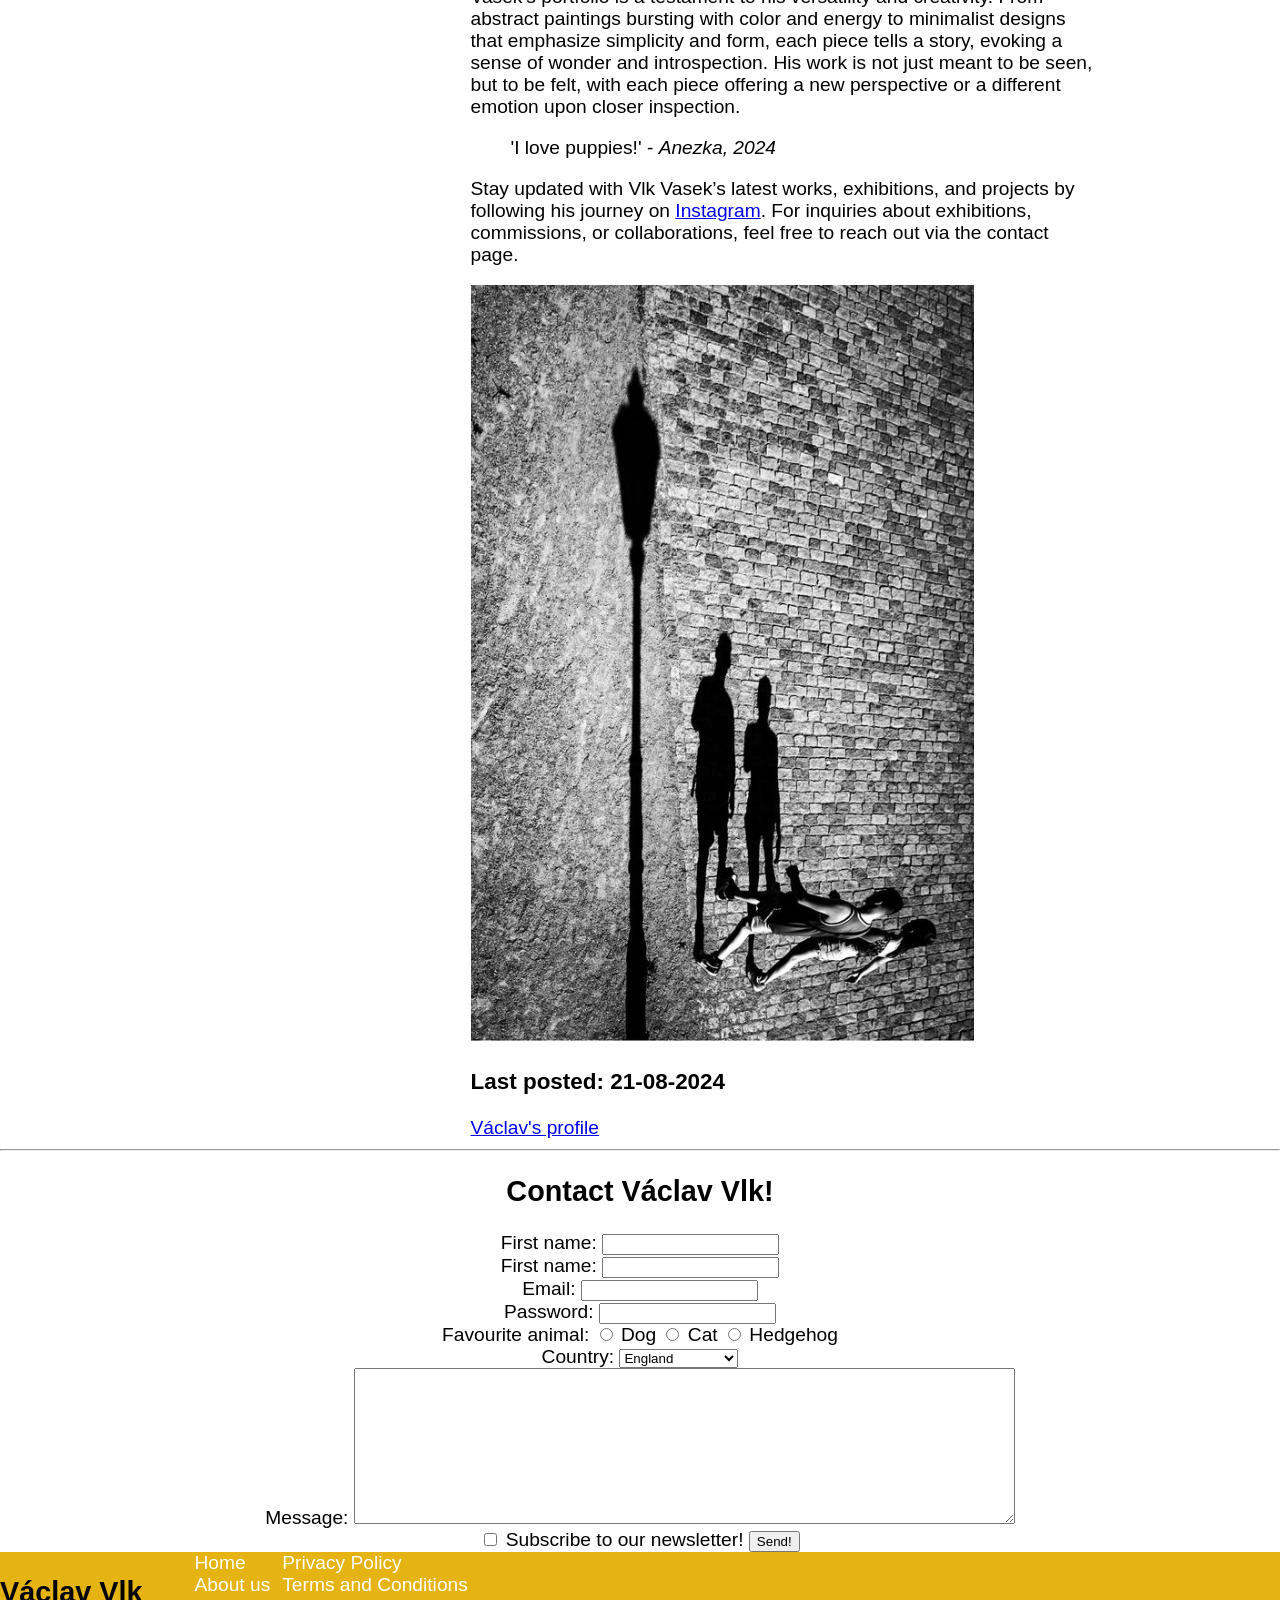
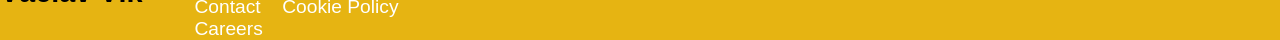
==== commit bf429b6e: "jo" ====
--- a/index.html
+++ b/index.html
@@ -62,7 +62,7 @@
                         <p> Vlk Vasek is an innovative visual artist and designer, whose unique approach to mixed media art has captivated audiences across the globe. Based in the Czech Republic, Vasek merges traditional art forms with contemporary techniques, creating a distinctive visual language that resonates with both art enthusiasts and casual observers alike. </p>
                     </main>
                     <footer>
-                       <img src="painting.PNG" alt="Painting">
+                       <img src="painting.png" alt="Painting">
                     </footer>
                 </article>
                 <article>
--- a/style.css
+++ b/style.css
@@ -26,7 +26,7 @@
 }
 
 body > header {
-    background-color: orange;
+    background-color: rgb(230, 180, 18);
     color: white;
     display: flex;
     height: 12vh;
@@ -87,12 +87,8 @@
 }
  
 body > footer {
-    background-color: orange;
+    background-color: rgb(230, 180, 18);
     display: flex;
-}
-
-img {
-    border-radius: 50%
 }
 
 #footer-ul {
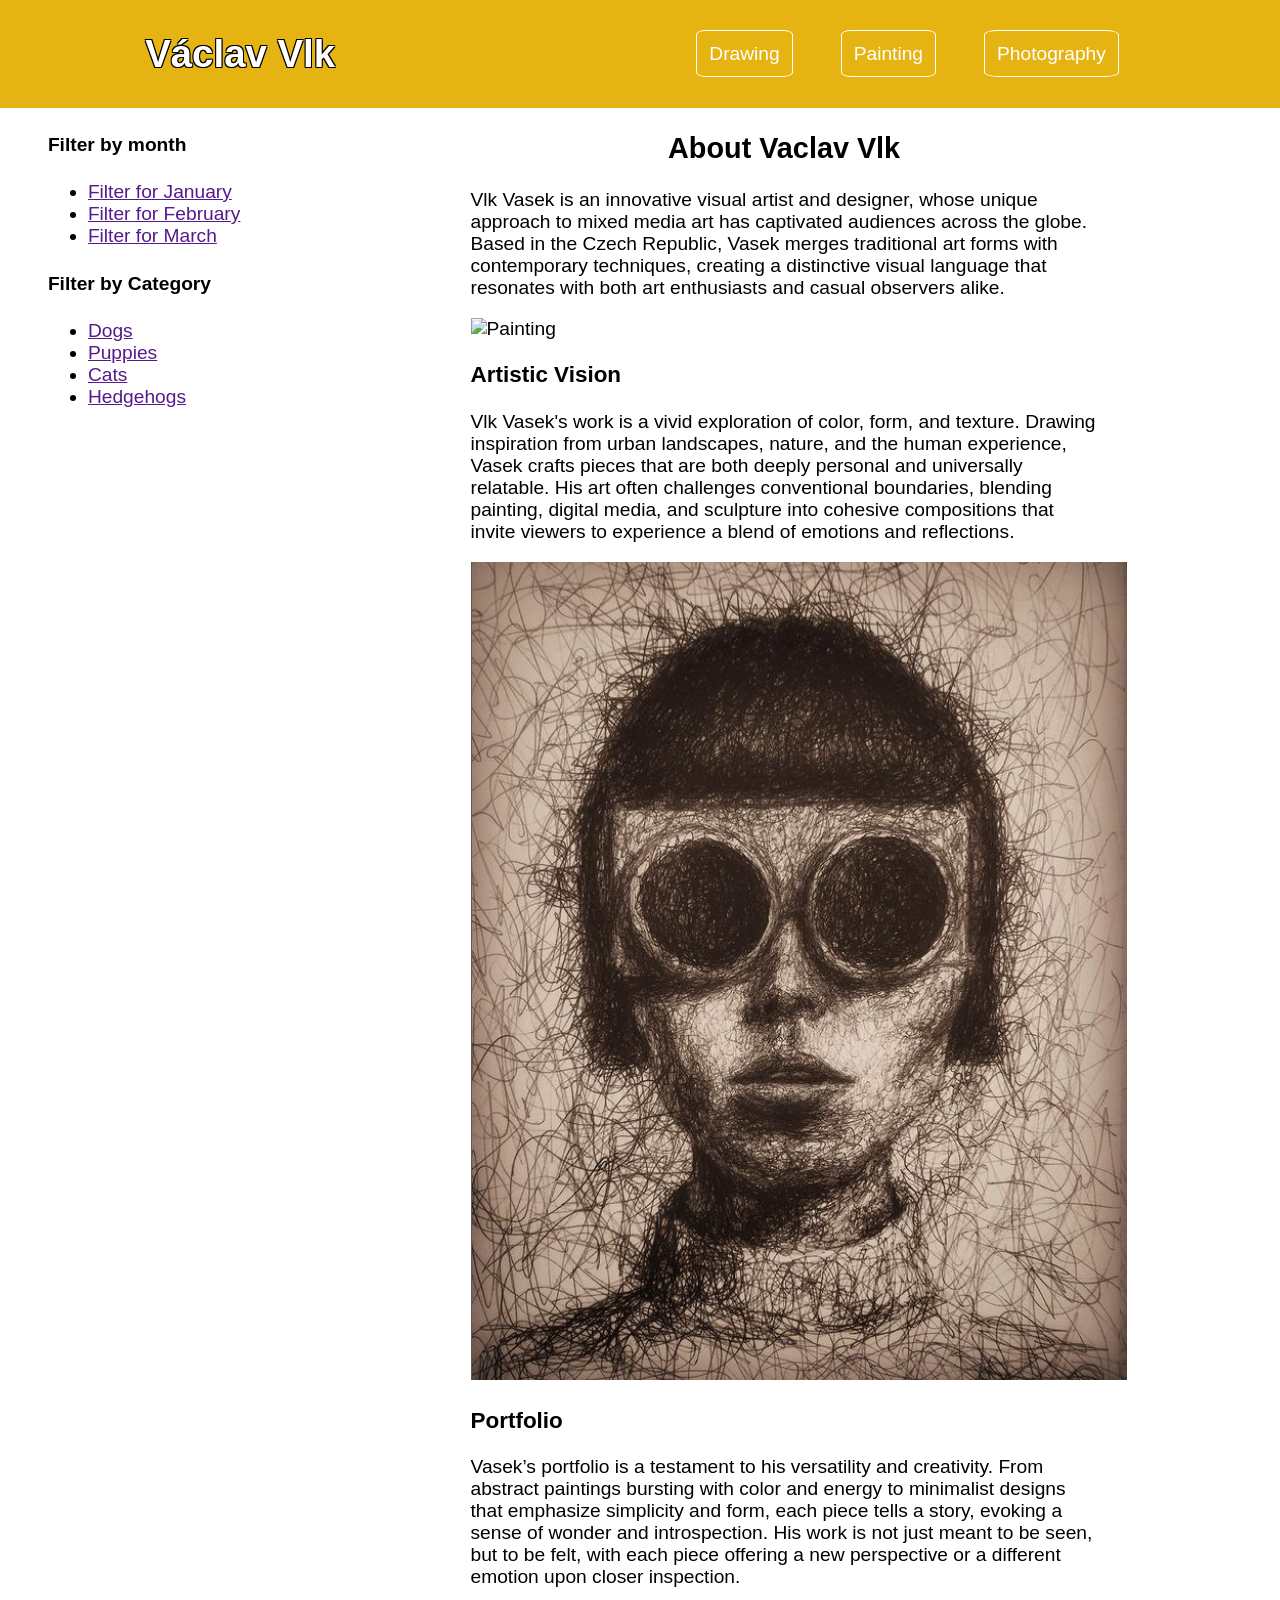
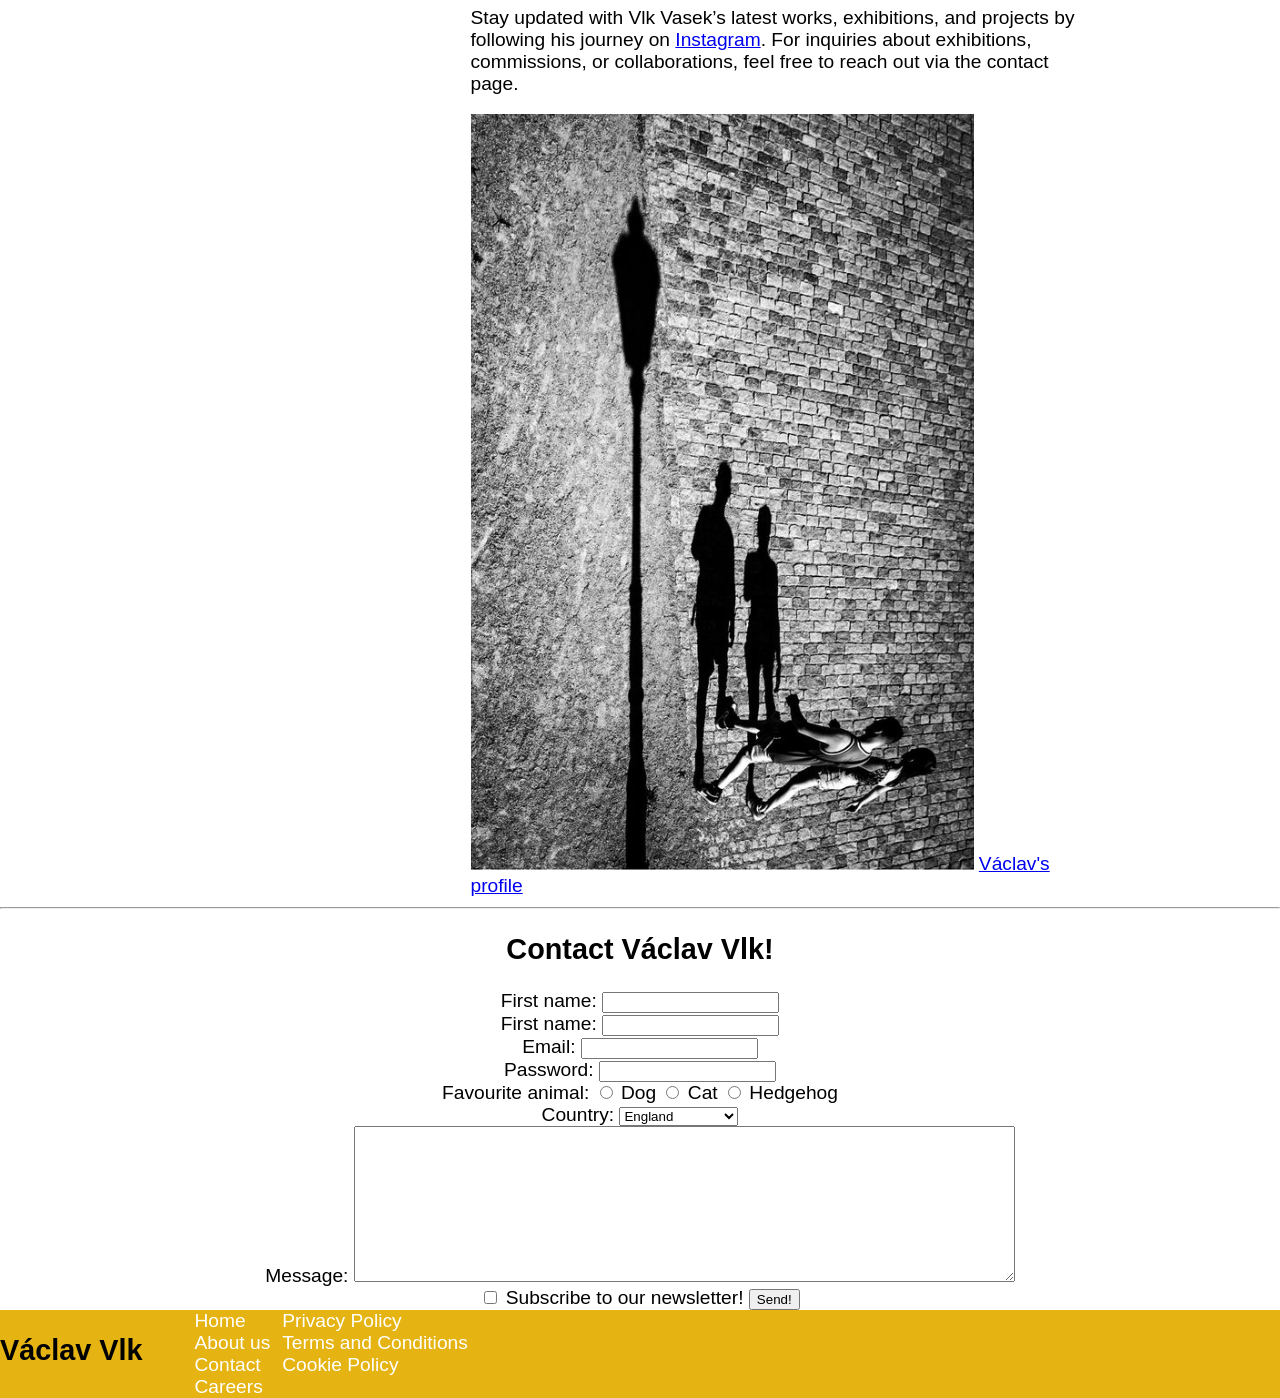
==== commit e8e10157: "Update index.html" ====
--- a/index.html
+++ b/index.html
@@ -68,33 +68,28 @@
                 <article>
                     <header>
                         <!--Article's header goes here -->
-                        <h2> Artistic Vision</h2>
+                        <h3> Artistic Vision</h3>
                     </header>
                     <main>
                         <p> Vlk Vasek's work is a vivid exploration of color, form, and texture. Drawing inspiration from urban landscapes, nature, and the human experience, Vasek crafts pieces that are both deeply personal and universally relatable. His art often challenges conventional boundaries, blending painting, digital media, and sculpture into cohesive compositions that invite viewers to experience a blend of emotions and reflections. </p>
                     </main>
                     <footer>
-                       <h2> Author: Anezka Vlkova </h2>
                        <img src="drawing.PNG" alt="Drawing">
                     </footer>
                 </article>
                 <article>
                     <header>
                         <!--Article's header goes here -->
-                        <h2> Portfolio</h2>
-                        <h3> Read time: 5 minutes</h3>
+                        <h3> Portfolio</h3>
                     </header>
                     <main>
                         <p> Vasek’s portfolio is a testament to his versatility and creativity. From abstract paintings bursting with color and energy to minimalist designs that emphasize simplicity and form, each piece tells a story, evoking a sense of wonder and introspection. His work is not just meant to be seen, but to be felt, with each piece offering a new perspective or a different emotion upon closer inspection. </p>
-                        <blockquote> 'I love puppies!' - <cite>Anezka, 2024</cite>
-                        </blockquote>
                         <p>
                             Stay updated with Vlk Vasek’s latest works, exhibitions, and projects by following his journey on <a href="https://www.instagram.com/vlk.vasek/?hl=cs">Instagram</a>. For inquiries about exhibitions, commissions, or collaborations, feel free to reach out via the contact page. 
                         </p>
                     </main>
                     <footer>
                        <img src="photo.PNG" alt="photo">
-                       <h3> Last posted: 21-08-2024 </h3>
                        <a href="https://www.instagram.com/vlk.vasek/?hl=cs" target="_blank"> Václav's profile </a>
                     </footer>
                 </article>
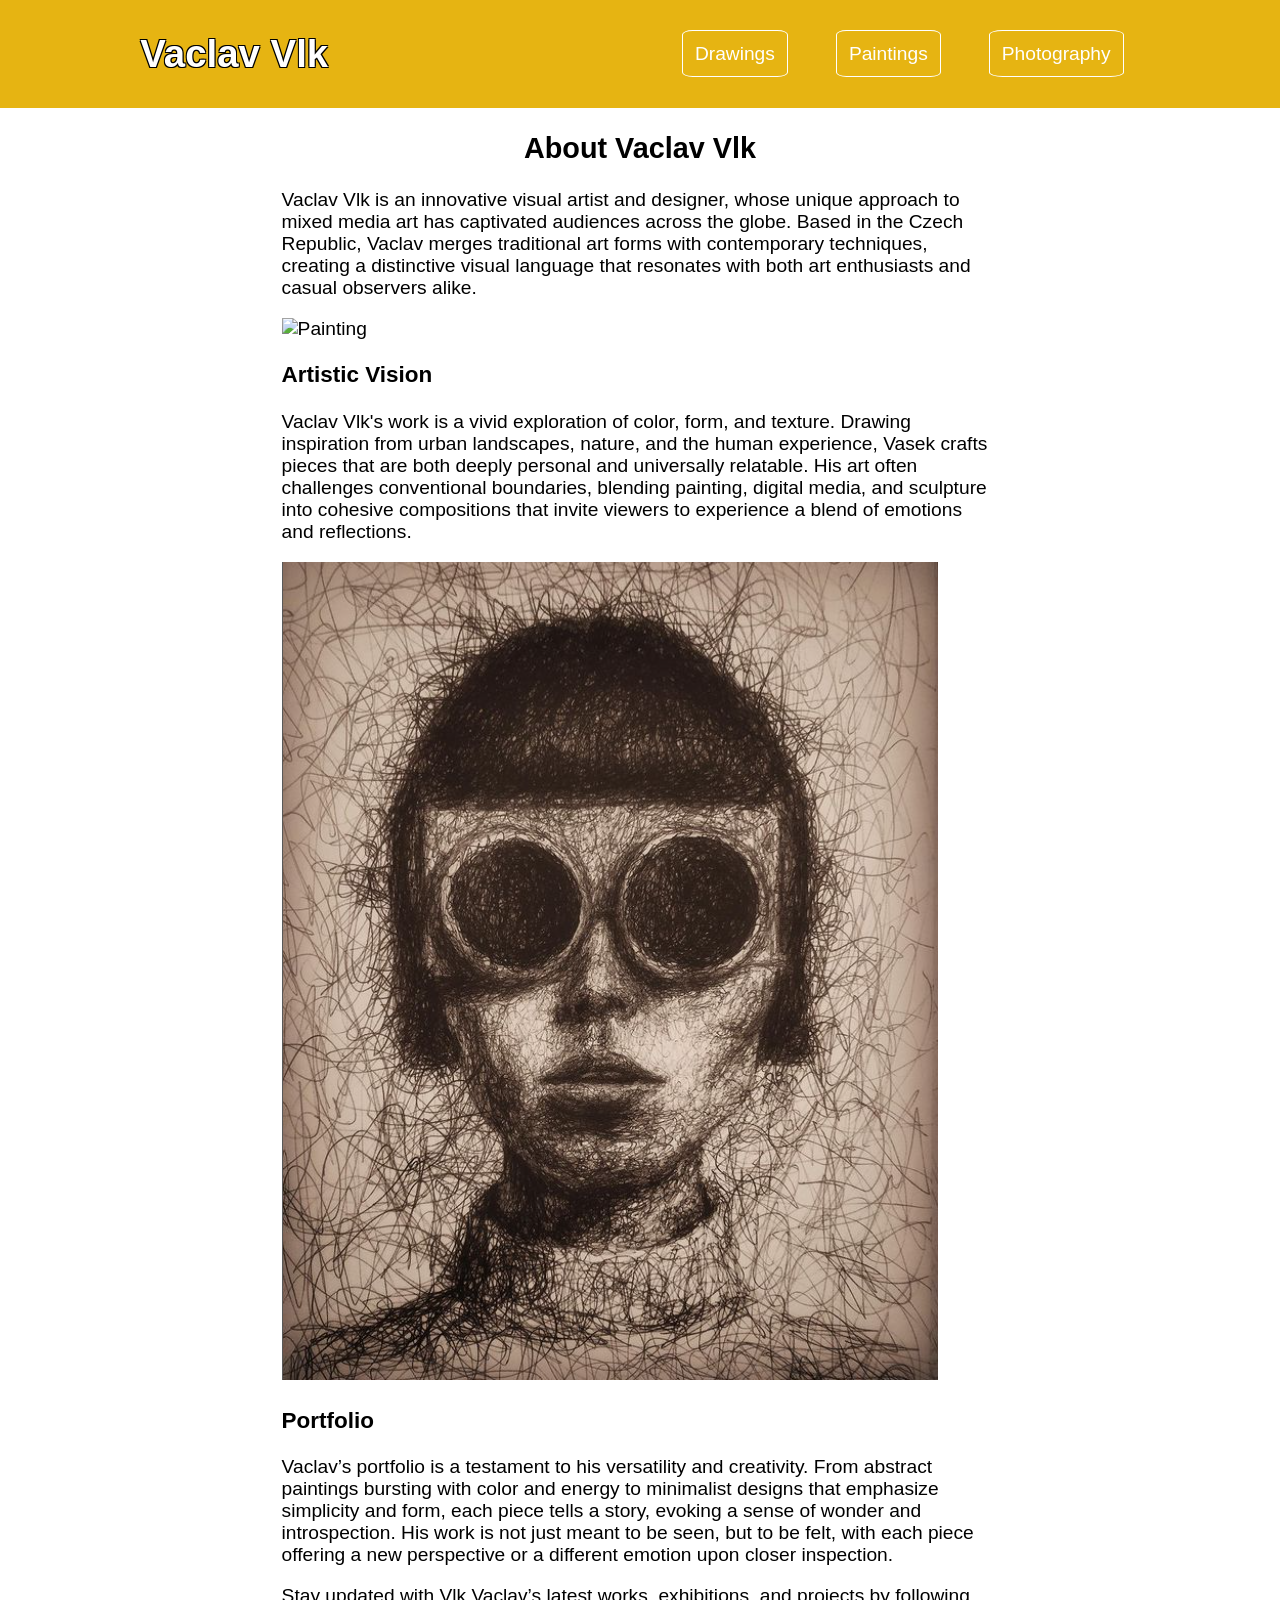
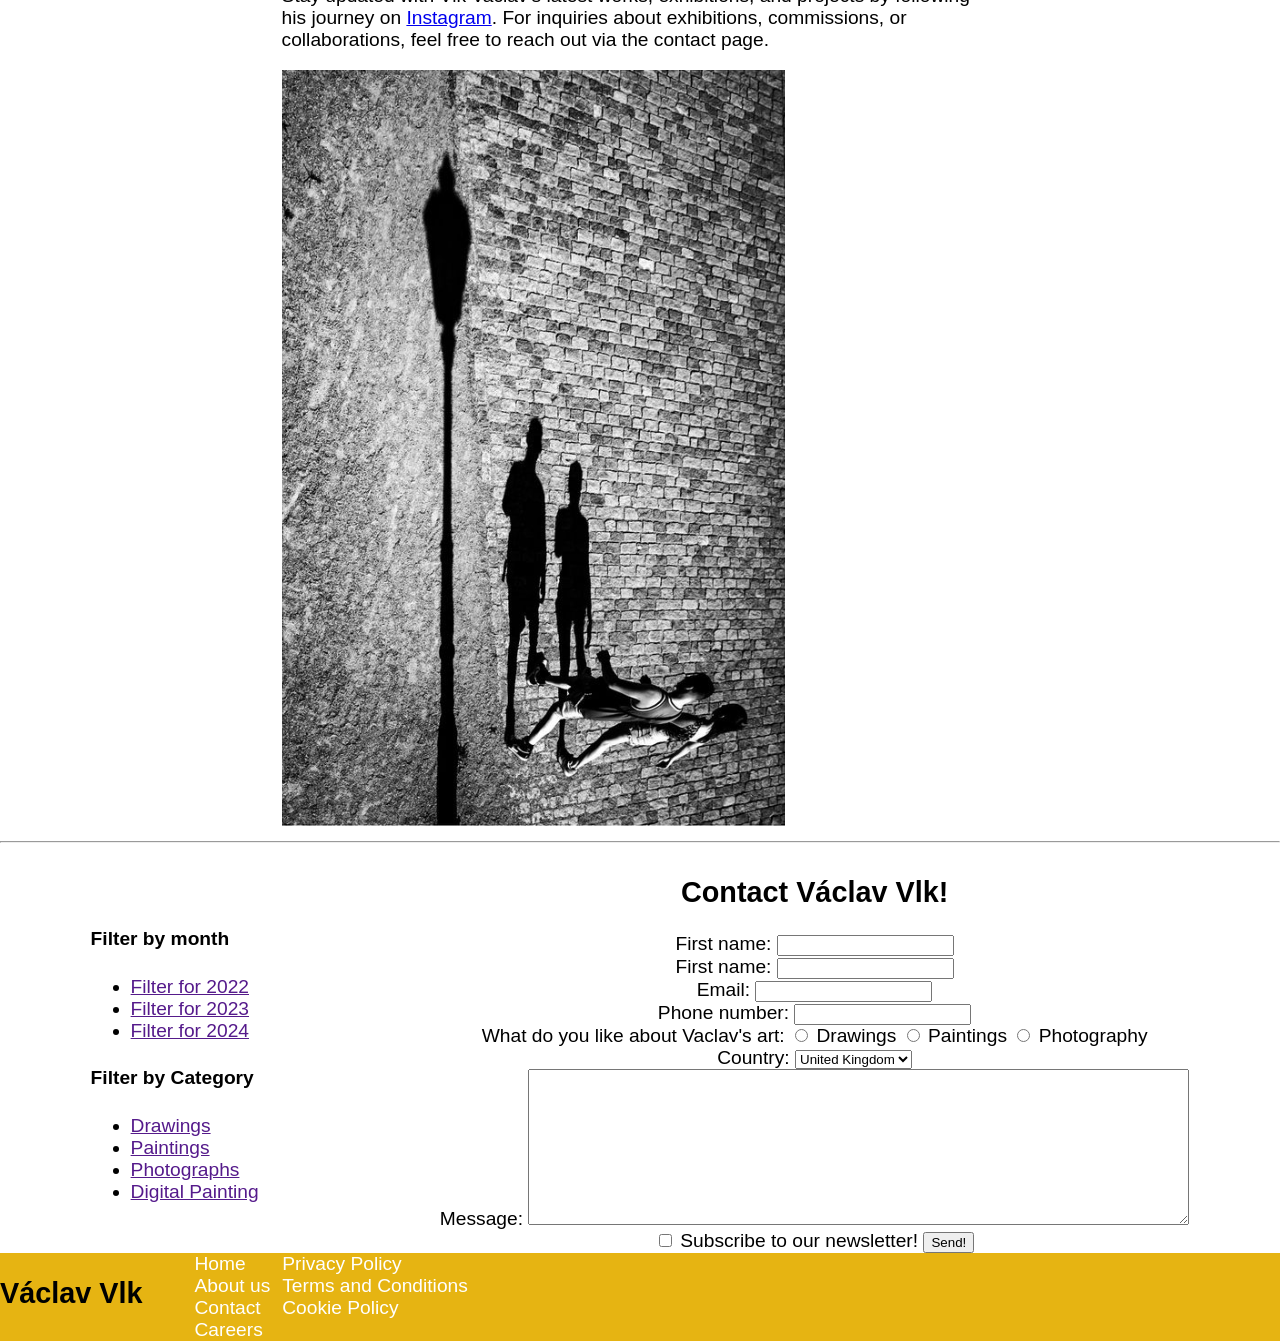
==== commit 1e33d1c3: "yas" ====
--- a/index.html
+++ b/index.html
@@ -7,146 +7,150 @@
     rel="stylesheet">
     <meta charset="UTF-8">
     <meta name="viewport" content="width=device-width, initial-scale=1.0">
-    <title>Václav Vlk</title>
+    <title>Vaclav Vlk</title>
 </head>
 <body>
     <header id="main-header">
         <!-- the content of the header goes -->
-         <h1 id="logo">Václav Vlk</h1>
+         <h1 id="logo">Vaclav Vlk</h1>
          <nav>
             <ul id="nav-ul">
                 <li>
-                    <a href="https://www.seznam.cz/" class="navbutton">Drawing</a>
+                    <a href="https://www.instagram.com/vlk.vasek/?hl=cs" class="navbutton">Drawings</a>
                 </li>
                 <li>
-                    <a href="https://www.instagram.com/vlk.vasek/?hl=cs" class="navbutton">Painting</a>
+                    <a href="https://www.instagram.com/vlk.vasek/?hl=cs" class="navbutton">Paintings</a>
                 </li>
                 <li>
-                    <a href="http://www.sachyvlasim.cz/" class="navbutton">Photography</a>
+                    <a href="https://www.instagram.com/vlk.vasek/?hl=cs" class="navbutton">Photography</a>
                 </li>
             </ul>
          </nav>
     </header>
     <main>
         <div id="main-content">
-            <aside>
-                <section>
-                        <h4>Filter by month</h4>
-                        <nav>
-                            <ul>
-                                <li><a href="">Filter for January</a></li>
-                                <li><a href="">Filter for February</a></li>
-                                <li><a href="">Filter for March</a></li>
-                            </ul>
-                        </nav>
-                </section>
-                <section>
-                        <h4>Filter by Category</h4>
-                        <nav>
-                            <ul>
-                                <li><a href="">Dogs</a></li>
-                                <li><a href="">Puppies</a></li>
-                                <li><a href="">Cats</a></li>
-                                <li><a href="">Hedgehogs</a></li>
-                            </ul>
-                        </nav>
-                </section>
-            </aside>
             <div>
-                <article>
+                <article id="art1">
                     <header>
                         <!--Article's header goes here -->
                         <h2> About Vaclav Vlk</h2>
                     </header>
                     <main>
-                        <p> Vlk Vasek is an innovative visual artist and designer, whose unique approach to mixed media art has captivated audiences across the globe. Based in the Czech Republic, Vasek merges traditional art forms with contemporary techniques, creating a distinctive visual language that resonates with both art enthusiasts and casual observers alike. </p>
+                        <p> Vaclav Vlk is an innovative visual artist and designer, whose unique approach to mixed media art has captivated audiences across the globe. Based in the Czech Republic, Vaclav merges traditional art forms with contemporary techniques, creating a distinctive visual language that resonates with both art enthusiasts and casual observers alike. </p>
                     </main>
                     <footer>
                        <img src="painting.png" alt="Painting">
                     </footer>
                 </article>
-                <article>
+                <article id="art2">
                     <header>
                         <!--Article's header goes here -->
                         <h3> Artistic Vision</h3>
                     </header>
                     <main>
-                        <p> Vlk Vasek's work is a vivid exploration of color, form, and texture. Drawing inspiration from urban landscapes, nature, and the human experience, Vasek crafts pieces that are both deeply personal and universally relatable. His art often challenges conventional boundaries, blending painting, digital media, and sculpture into cohesive compositions that invite viewers to experience a blend of emotions and reflections. </p>
+                        <p> Vaclav Vlk's work is a vivid exploration of color, form, and texture. Drawing inspiration from urban landscapes, nature, and the human experience, Vasek crafts pieces that are both deeply personal and universally relatable. His art often challenges conventional boundaries, blending painting, digital media, and sculpture into cohesive compositions that invite viewers to experience a blend of emotions and reflections. </p>
                     </main>
                     <footer>
                        <img src="drawing.PNG" alt="Drawing">
                     </footer>
                 </article>
-                <article>
+                <article id="art3">
                     <header>
                         <!--Article's header goes here -->
                         <h3> Portfolio</h3>
                     </header>
                     <main>
-                        <p> Vasek’s portfolio is a testament to his versatility and creativity. From abstract paintings bursting with color and energy to minimalist designs that emphasize simplicity and form, each piece tells a story, evoking a sense of wonder and introspection. His work is not just meant to be seen, but to be felt, with each piece offering a new perspective or a different emotion upon closer inspection. </p>
+                        <p> Vaclav’s portfolio is a testament to his versatility and creativity. From abstract paintings bursting with color and energy to minimalist designs that emphasize simplicity and form, each piece tells a story, evoking a sense of wonder and introspection. His work is not just meant to be seen, but to be felt, with each piece offering a new perspective or a different emotion upon closer inspection. </p>
                         <p>
-                            Stay updated with Vlk Vasek’s latest works, exhibitions, and projects by following his journey on <a href="https://www.instagram.com/vlk.vasek/?hl=cs">Instagram</a>. For inquiries about exhibitions, commissions, or collaborations, feel free to reach out via the contact page. 
+                            Stay updated with Vlk Vaclav’s latest works, exhibitions, and projects by following his journey on <a href="https://www.instagram.com/vlk.vasek/?hl=cs">Instagram</a>. For inquiries about exhibitions, commissions, or collaborations, feel free to reach out via the contact page. 
                         </p>
                     </main>
                     <footer>
                        <img src="photo.PNG" alt="photo">
-                       <a href="https://www.instagram.com/vlk.vasek/?hl=cs" target="_blank"> Václav's profile </a>
                     </footer>
                 </article>
             </div>
             
 
         </div>
+        <hr>
+            <div id="bottom">
+                <div>
+                    <aside>
+                    <section>
+                            <h4>Filter by month</h4>
+                            <nav>
+                                <ul>
+                                    <li><a href="">Filter for 2022</a></li>
+                                    <li><a href="">Filter for 2023</a></li>
+                                    <li><a href="">Filter for 2024</a></li>
+                                </ul>
+                            </nav>
+                    </section>
+                    <section>
+                            <h4>Filter by Category</h4>
+                            <nav>
+                                <ul>
+                                    <li><a href="">Drawings</a></li>
+                                    <li><a href="">Paintings</a></li>
+                                    <li><a href="">Photographs</a></li>
+                                    <li><a href="">Digital Painting</a></li>
+                                </ul>
+                            </nav>
+                    </section>
+                    </aside>
+                </div>
+                <div>
+                    <h2 >Contact Václav Vlk!</h2>
+                    <form action="" method="POST">
+                        <label for="first_name">First name:</label>
+                        <input type="text" id="first_name" name="first_name" required>
+                        <br>
+                    
+                        <label for="last_name">First name:</label>
+                        <input type="text" id="last_name" name="last_name" required>
+                        <br>
+                    
+                        <label for="email">Email:</label>
+                        <input type="email" id="email" name="email" required>
+                        <br>
 
-        <hr>
-        <h2>Contact Václav Vlk!</h2>
-        <form action="" method="POST">
-           <label for="first_name">First name:</label>
-           <input type="text" id="first_name" name="first_name" required>
-           <br>
-          
-           <label for="last_name">First name:</label>
-           <input type="text" id="last_name" name="last_name" required>
-           <br>
-          
-           <label for="email">Email:</label>
-           <input type="email" id="email" name="email" required>
-           <br>
+                        <label for="phone_number">Phone number:</label>
+                        <input type="phone_number" id="phone_number" name="phone_number" required>
+                        <br>
+                    
+                        <label for="favourite_art">What do you like about Vaclav's art:</label>
+                        <input type="radio" id="drawings" name="favourite_art" value="drawings">
+                        <label for="drawings">Drawings</label>
+                        <input type="radio" id="paintings" name="favourite_art" value="paintings">
+                        <label for="paintings">Paintings</label>
+                        <input type="radio" id="photography" name="favourite_art" value="photography">
+                        <label for="photography">Photography</label>
+                        <br>
 
-           <label for="password">Password:</label>
-           <input type="password" id="password" name="password" required>
-           <br>
-           
-           <label for="favourite_animal">Favourite animal:</label>
-           <input type="radio" id="dog" name="favourite_animal" value="dog">
-           <label for="dog">Dog</label>
-           <input type="radio" id="cat" name="favourite_animal" value="dog">
-           <label for="cat">Cat</label>
-           <input type="radio" id="hedgehog" name="favourite_animal" value="dog">
-           <label for="hedgehog">Hedgehog</label>
-           <br>
+                        <label for="country">Country:</label>
+                        <select name="country" id="country">
+                            <option value="england">United Kingdom</option>
+                            <option value="scotland">United States</option>
+                            <option value="wales">Czech Republic</option>
+                            <option value="northern_ireland">Slovakia</option>
+                        </select> 
+                        <br>
 
-           <label for="country">Country:</label>
-           <select name="country" id="country">
-                <option value="england">England</option>
-                <option value="scotland">Scotland</option>
-                <option value="wales">Wales</option>
-                <option value="northern_ireland">Northern Ireland</option>
-           </select> 
-           <br>
+                        <label for="message">Message:</label>
+                        <textarea name="message" id="message" cols="80" rows="10"></textarea>
+                        <br>
 
-           <label for="message">Message:</label>
-           <textarea name="message" id="message" cols="80" rows="10"></textarea>
-           <br>
+                        <input type="checkbox" id="subscribe" name="subscribe">
+                        <label for="subscribe">Subscribe to our newsletter!</label>
 
-           <input type="checkbox" id="subscribe" name="subscribe">
-           <label for="subscribe">Subscribe to our newsletter!</label>
-
-           <input type="submit" value="Send!">
+                        <input type="submit" value="Send!">
 
 
 
-        </form>  
+                    </form>  
+                </div>
+            </div>
     </main>
  
     <footer>
--- a/style.css
+++ b/style.css
@@ -60,11 +60,12 @@
 #main-content {
     display:flex;
     justify-content: space-around;
+    grid-area: main;
 
 }
 
 #main-content > div {
-    width: 70%;
+    width: 80%;
 
 }
 
@@ -97,6 +98,14 @@
     
 }
 
+#bottom{
+    display: flex;
+    list-style: none;
+    align-items: center;
+    justify-content: space-around;
+    
+}
+
 #footer-ul > div > li  {
     margin-left: 12px;
     color: white;
@@ -107,4 +116,32 @@
 #footer-ul > div > li > a  {
     color: white;
     text-decoration: none;
+}
+
+#main-header {
+    grid-area: header;
+}
+
+#art1{
+    grid-area: art1;
+}
+
+#art2{
+    grid-area: art2;
+}
+
+#art3{
+    grid-area: art3;
+}
+
+
+
+
+#grid-container {
+    display: grid;
+    grid-template-areas:
+    "header header header"
+    "art1 art2 art3"
+    "filter contact contact";
+    grid-template-columns: 3fr 7fr;
 }
